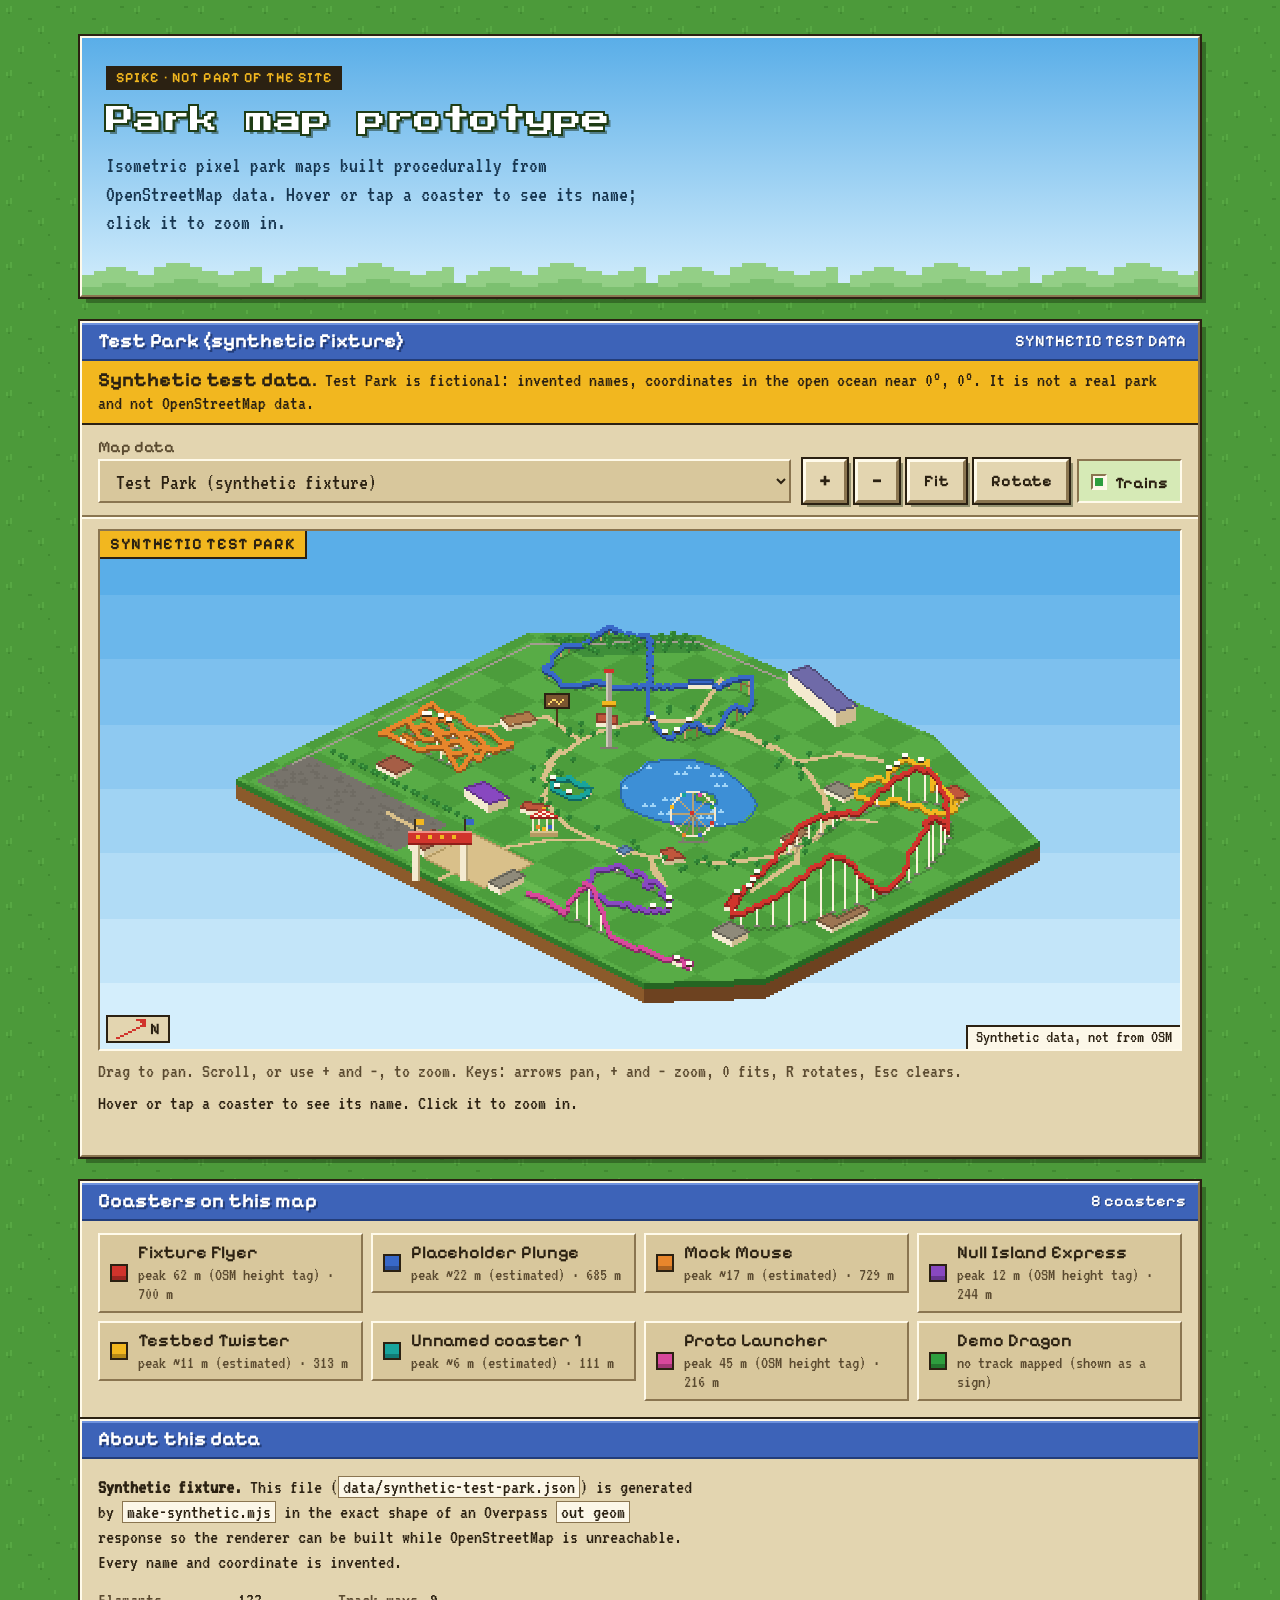
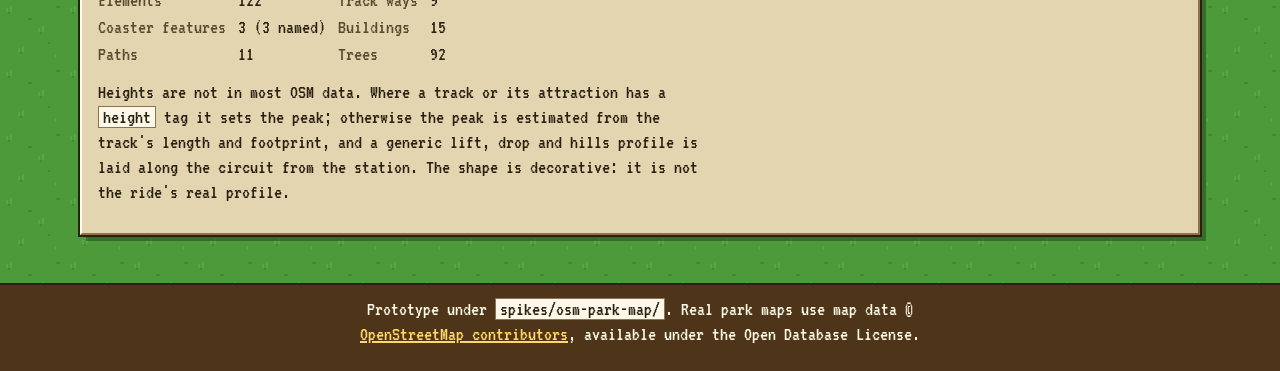
==== spikes/osm-park-map/index.html @ 4baf33d6 "Spike: procedural isometric park maps from OpenStreetMap art_director + coaster_data_curator prototy" ====
<!doctype html>
<html lang="en">
<head>
<meta charset="utf-8">
<meta name="viewport" content="width=device-width, initial-scale=1">
<title>Park map prototype (spike) · Loop Troupe</title>
<meta name="robots" content="noindex">
<link rel="preconnect" href="https://fonts.googleapis.com">
<link rel="preconnect" href="https://fonts.gstatic.com" crossorigin>
<link href="https://fonts.googleapis.com/css2?family=Press+Start+2P&family=Pixelify+Sans:wght@400..700&family=VT323&display=swap" rel="stylesheet">
<!-- Reuses the live design system read-only; the spike adds its own map.css. -->
<link rel="stylesheet" href="../../css/style.css">
<link rel="stylesheet" href="map.css">
</head>
<body>
<a class="skip-link" href="#map">Skip to the map</a>

<main class="view spike" id="main">
  <header class="sky page-head spike-head">
    <span class="cloud" aria-hidden="true"></span>
    <span class="cloud c2" aria-hidden="true"></span>
    <p class="kicker">Spike · not part of the site</p>
    <h1>Park map prototype</h1>
    <p class="lede">Isometric pixel park maps built procedurally from OpenStreetMap data. Hover or tap a coaster to see its name; click it to zoom in.</p>
  </header>

  <section class="window map-window" aria-labelledby="mapTitle">
    <div class="window-bar">
      <h2 id="mapTitle">Loading map…</h2>
      <span class="bar-meta" id="mapMeta"></span>
    </div>

    <p class="synthetic-banner" id="synthBanner" hidden>
      <b>Synthetic test data.</b> Test Park is fictional: invented names, coordinates in the open ocean near 0°, 0°. It is not a real park and not OpenStreetMap data.
    </p>

    <div class="map-tools">
      <label class="tool-field">
        <span class="tool-label">Map data</span>
        <select class="control" id="parkSelect" aria-label="Map data"></select>
      </label>
      <div class="tool-group" role="group" aria-label="Map view">
        <button type="button" class="btn btn-small tool-btn" id="zoomIn" aria-label="Zoom in">+</button>
        <button type="button" class="btn btn-small tool-btn" id="zoomOut" aria-label="Zoom out">−</button>
        <button type="button" class="btn btn-small" id="fitBtn">Fit</button>
        <button type="button" class="btn btn-small" id="rotateBtn">Rotate</button>
        <button type="button" class="control-btn" id="trainsBtn" aria-pressed="true"><span class="tick" aria-hidden="true"></span>Trains</button>
      </div>
    </div>

    <div class="map-frame" id="map" tabindex="0" role="region" aria-roledescription="interactive map"
      aria-label="Isometric park map" aria-describedby="mapKeys">
      <div class="map-tip" hidden></div>
      <div class="map-ribbon" id="mapRibbon" hidden>Synthetic test park</div>
      <div class="map-compass" aria-hidden="true">
        <svg id="compassArrow" viewBox="0 0 16 10" width="32" height="20" shape-rendering="crispEdges">
          <g fill="currentColor"><rect x="1" y="9" width="2" height="1"/><rect x="3" y="8" width="2" height="1"/><rect x="5" y="7" width="2" height="1"/><rect x="7" y="6" width="2" height="1"/><rect x="9" y="5" width="2" height="1"/><rect x="11" y="4" width="2" height="1"/><rect x="13" y="3" width="2" height="1"/><rect x="11" y="0" width="5" height="1"/><rect x="15" y="0" width="1" height="4"/><rect x="14" y="1" width="1" height="2"/><rect x="13" y="1" width="1" height="1"/></g>
        </svg>
        <span>N</span>
      </div>
      <p class="map-attrib" id="mapAttrib"></p>
    </div>
    <p class="map-keys" id="mapKeys"><span class="keys-fine">Drag to pan. Scroll, or use + and −, to zoom. Keys: arrows pan, + and − zoom, 0 fits, R rotates, Esc clears.</span><span class="keys-touch">Drag to pan. Pinch, or use + and −, to zoom. Tap a coaster to zoom to it.</span></p>
    <p class="map-status" id="mapStatus" aria-live="polite"></p>
  </section>

  <section class="window" aria-labelledby="listTitle">
    <div class="window-bar">
      <h2 id="listTitle">Coasters on this map</h2>
      <span class="bar-meta" id="coasterCount"></span>
    </div>
    <ul class="coaster-key" id="coasterList"></ul>
  </section>

  <section class="window" aria-labelledby="dataTitle">
    <div class="window-bar"><h2 id="dataTitle">About this data</h2></div>
    <div class="window-body data-notes" id="dataNotes"></div>
  </section>
</main>

<footer class="spike-foot">
  <p>Prototype under <code>spikes/osm-park-map/</code>. Real park maps use map data © <a href="https://www.openstreetmap.org/copyright">OpenStreetMap contributors</a>, available under the Open Database License.</p>
</footer>

<!-- The live coaster database, read-only: links OSM coasters to Loop Troupe coasters (colors, coverage). -->
<script src="../../js/data.js"></script>
<script type="module" src="page.mjs"></script>
</body>
</html>
---- css/style.css ----
/* ============================================================
   Loop Troupe — retro theme-park-sim design system
   Grass world, sky panels, beveled parchment windows with
   blue title bars, pixel type, isometric pixel dioramas.
   Canonical rules: docs/design_guide.md
   ============================================================ */

:root {
  /* world */
  --grass: #4c9a3a;
  --grass-dark: #3f8530;
  --grass-light: #5cad47;
  --sky-top: #5aaee8;
  --sky-bottom: #d4eefc;
  --sky-ink: #173650;

  /* parchment windows */
  --panel: #e3d5b0;
  --panel-alt: #d8c79c;
  --panel-hover: #efe5c8;
  --field: #fcf7e8;
  --bevel-light: #fffaea;
  --bevel-dark: #8a7550;
  --edge: #2b2112;

  /* wood (top bar, footer, plaques) */
  --wood: #7a5530;
  --wood-dark: #4e3519;
  --wood-light: #a07446;

  /* text */
  --ink: #2b2112;
  --muted: #5a4a30;
  --on-dark: #fff8e6;

  /* window chrome */
  --title: #3d63b8;
  --title-hi: #6f93de;
  --title-lo: #233d7a;

  /* accents (shared with track colors) */
  --red: #d1342c;
  --red-dark: #8f1f19;
  --orange: #e8862c;
  --yellow: #f2b71f;
  --gold-ink: #8a5a00;
  --green: #2e9e3e;
  --green-dark: #1c6a28;
  --green-hi: #8ee09a;
  --green-btn: #248235;   /* white text 4.9:1 */
  --gold-light: #ffd866;  /* small yellow text on wood, 4.8:1 */
  --link: #2c4e9e;
  --ridden: #d6eab6;
  --ridden-hover: #e2f1c8;
  --blue: #3868c8;
  --purple: #8848c0;
  --outline: #1f3d16;

  /* elevation */
  --shadow: 4px 4px 0 rgba(16, 36, 10, .38);
  --shadow-lg: 6px 6px 0 rgba(16, 36, 10, .38);
  --ring: 0 0 0 2px var(--edge);

  /* type */
  --font-hero: "Press Start 2P", "Courier New", monospace;
  --font-display: "Pixelify Sans", "Trebuchet MS", sans-serif;
  --font-body: "VT323", "Courier New", monospace;
  --fs-body: 1.375rem;   /* 22px VT323 */
  --fs-meta: 1.25rem;    /* 20px VT323 */
  --fs-small: 1.125rem;  /* 18px VT323, the floor */
  --fs-ui: 1rem;         /* 16px Pixelify: buttons, nav, labels */
  --fs-h3: 1.25rem;      /* Pixelify */
  --fs-h2: 1.25rem;      /* Pixelify, window titles */
  --fs-h1: clamp(1.15rem, 3vw, 1.75rem);  /* Press Start 2P */

  /* spacing (4px grid) */
  --s1: 4px;
  --s2: 8px;
  --s3: 12px;
  --s4: 16px;
  --s5: 24px;
  --s6: 32px;
  --s7: 48px;
  --tap: 44px;
}

* { box-sizing: border-box; }

html { scroll-behavior: smooth; -webkit-text-size-adjust: 100%; }

body {
  margin: 0;
  color: var(--ink);
  font-family: var(--font-body);
  font-size: var(--fs-body);
  line-height: 1.25;
  /* Pixelify Sans's "fi" ligature reads as "A"; keep every glyph literal */
  font-variant-ligatures: none;
  min-height: 100vh;
  display: flex;
  flex-direction: column;
  background-color: var(--grass);
  /* pixel grass tufts, drawn at 2x so every texel is a crisp 2px square */
  background-image: url("data:image/svg+xml,%3Csvg xmlns='http://www.w3.org/2000/svg' width='32' height='32' shape-rendering='crispEdges'%3E%3Cg fill='%2357a843'%3E%3Crect x='3' y='4' width='1' height='2'/%3E%3Crect x='5' y='3' width='1' height='3'/%3E%3Crect x='19' y='14' width='1' height='2'/%3E%3Crect x='21' y='13' width='1' height='3'/%3E%3Crect x='9' y='24' width='1' height='2'/%3E%3Crect x='11' y='23' width='1' height='3'/%3E%3Crect x='27' y='27' width='1' height='2'/%3E%3C/g%3E%3Cg fill='%23418a31'%3E%3Crect x='4' y='6' width='1' height='1'/%3E%3Crect x='20' y='16' width='1' height='1'/%3E%3Crect x='10' y='26' width='1' height='1'/%3E%3Crect x='14' y='9' width='2' height='1'/%3E%3Crect x='28' y='3' width='2' height='1'/%3E%3Crect x='24' y='21' width='1' height='1'/%3E%3C/g%3E%3C/svg%3E");
  background-size: 64px 64px;
  image-rendering: pixelated;
}

a { color: inherit; }

::selection { background: var(--yellow); color: var(--ink); }

svg { image-rendering: pixelated; }

/* one focus style everywhere: yellow + ink double ring, visible on any surface */
/* ink / yellow / ink: readable on grass, sky, wood, parchment and yellow alike */
:focus-visible {
  outline: 3px solid var(--yellow);
  outline-offset: 2px;
  box-shadow: 0 0 0 2px var(--edge), 0 0 0 7px var(--edge) !important;
}

.skip-link {
  position: absolute;
  left: 8px;
  top: -60px;
  z-index: 300;
  padding: 8px 14px;
  background: var(--yellow);
  color: var(--ink);
  font-family: var(--font-display);
  font-weight: 700;
  text-decoration: none;
  border: 2px solid var(--edge);
}

.skip-link:focus { top: 8px; }

.view:focus { outline: none; }

/* ---------- bevel primitives ---------- */

.window, .stat-card, .park-card, .passport-cell, .toast, .modal, .alpha-rail a, .sky {
  border: 2px solid;
  border-color: var(--bevel-light) var(--bevel-dark) var(--bevel-dark) var(--bevel-light);
  background: var(--panel);
  border-radius: 0;
}

/* a window is a parchment panel with an ink edge and a hard drop shadow */
.window, .stat-card, .park-card, .modal, .sky {
  box-shadow: var(--ring), var(--shadow-lg);
}

.window-bar {
  display: flex;
  align-items: center;
  justify-content: space-between;
  gap: var(--s3);
  min-height: 38px;
  padding: 5px var(--s3) 5px var(--s4);
  background: var(--title);
  border-bottom: 2px solid var(--title-lo);
  box-shadow: inset 0 2px 0 var(--title-hi);
  color: #fff;
}

.window-bar h2 {
  margin: 0;
  font-size: var(--fs-h2);
  color: #fff;
  text-shadow: 2px 2px 0 var(--title-lo);
  min-width: 0;
}

.window-bar .bar-meta, .window-bar .bar-link {
  font-family: var(--font-display);
  font-size: var(--fs-ui);
  font-weight: 600;
  color: #fff;
  text-shadow: 1px 1px 0 var(--title-lo);
  white-space: nowrap;
}

.window-bar .bar-link {
  text-decoration: none;
  padding: 6px 10px;
  margin: -6px -4px;
  border: 2px solid transparent;
}

.window-bar .bar-link:hover { border-color: var(--title-hi) var(--title-lo) var(--title-lo) var(--title-hi); background: #4a71c6; }

.window-body { padding: var(--s4) var(--s4) var(--s4); }

/* ---------- top bar ---------- */

.topbar {
  position: sticky;
  top: 0;
  z-index: 50;
  display: flex;
  align-items: center;
  justify-content: space-between;
  gap: var(--s2) var(--s3);
  flex-wrap: wrap;
  padding: 8px clamp(12px, 3vw, 32px);
  background-color: var(--wood);
  /* plank seams */
  background-image: linear-gradient(var(--wood-dark) 0 0), linear-gradient(var(--wood-light) 0 0);
  background-size: 100% 2px, 100% 2px;
  background-position: 0 50%, 0 calc(50% + 2px);
  background-repeat: no-repeat;
  border-bottom: 3px solid var(--edge);
  box-shadow: inset 0 2px 0 var(--wood-light), 0 3px 0 rgba(16, 36, 10, .3);
}

.brand {
  display: flex;
  align-items: center;
  gap: 10px;
  text-decoration: none;
  font-family: var(--font-hero);
  font-size: .85rem;
  color: #fff;
  text-shadow: 2px 2px 0 var(--edge);
  padding: 4px 0;
}

.brand em { font-style: normal; color: var(--yellow); }

.brand-mark { width: 32px; height: 28px; filter: drop-shadow(2px 2px 0 rgba(43, 33, 18, .7)); }

.nav { display: flex; gap: 6px; flex-wrap: wrap; }

.nav a {
  display: inline-flex;
  align-items: center;
  justify-content: center;
  gap: 6px;
  min-height: 38px;
  text-decoration: none;
  color: var(--ink);
  font-family: var(--font-display);
  font-weight: 600;
  font-size: var(--fs-ui);
  padding: 4px 14px;
  background: var(--panel);
  border: 2px solid;
  border-color: var(--bevel-light) var(--bevel-dark) var(--bevel-dark) var(--bevel-light);
  box-shadow: var(--ring);
}

.nav a:hover { background: var(--panel-hover); }

.nav a.active {
  background: var(--yellow);
  border-color: #b98306 #fde69a #fde69a #b98306;
  transform: translate(1px, 1px);
}

.nav-count {
  display: inline-block;
  min-width: 24px;
  text-align: center;
  padding: 0 5px;
  background: var(--red);
  border: 2px solid var(--red-dark);
  color: #fff;
  font-family: var(--font-body);
  font-size: 1.15rem;
  line-height: 1.05;
}

/* ---------- layout ---------- */

.view {
  flex: 1;
  width: min(1120px, 100% - clamp(24px, 5vw, 64px));
  margin: 0 auto;
  padding: clamp(20px, 3.5vw, 36px) 0 var(--s7);
}

h1, h2, h3 { line-height: 1.2; margin: 0 0 .4em; }

h1 {
  font-family: var(--font-hero);
  font-weight: 400;
  font-size: var(--fs-h1);
  line-height: 1.35;
  color: #fff;
  text-shadow:
    2px 0 var(--outline), -2px 0 var(--outline),
    0 2px var(--outline), 0 -2px var(--outline),
    2px 2px var(--outline), -2px -2px var(--outline),
    2px -2px var(--outline), -2px 2px var(--outline),
    4px 4px 0 rgba(16, 36, 10, .45);
  overflow-wrap: anywhere;
}

h2 { font-family: var(--font-display); font-weight: 700; font-size: var(--fs-h2); }

h3 { font-family: var(--font-display); font-weight: 600; font-size: var(--fs-h3); }

.lede { max-width: 60ch; margin: 0; font-size: var(--fs-body); line-height: 1.3; }

.grad-text {
  color: var(--yellow);
}

.section { margin: var(--s6) 0; }

/* ---------- sky panels (hero, page heads, park head) ---------- */

.sky {
  position: relative;
  overflow: hidden;
  background:
    /* distant pixel hills along the bottom edge */
    url("data:image/svg+xml,%3Csvg xmlns='http://www.w3.org/2000/svg' width='96' height='24' shape-rendering='crispEdges'%3E%3Cpath d='M0 24V14h6v-2h6v-2h10v2h6v2h8v-4h6V8h12v2h6v2h8v2h8v-2h8v-2h6v14z' fill='%2393cf86'/%3E%3Cpath d='M0 24v-4h10v-2h12v2h14v-2h10v-2h12v2h10v2h16v-2h12v6z' fill='%237cc070'/%3E%3C/svg%3E") repeat-x left bottom / 192px 48px,
    linear-gradient(var(--sky-top), var(--sky-bottom));
}

.sky .lede { color: var(--sky-ink); }

.page-head {
  padding: var(--s5) var(--s5) calc(var(--s5) + 34px);
  margin-bottom: var(--s5);
}

.page-head h1 { position: relative; z-index: 1; margin-bottom: var(--s3); }

/* decorative coasters standing on the hills of a page head (wide screens only) */
.head-art {
  position: absolute;
  right: clamp(16px, 4vw, 48px);
  bottom: 6px;
  z-index: 0;
  display: none;
  gap: 0;
  pointer-events: none;
}

.head-art .sprite-art { margin-left: -28px; }

@media (min-width: 760px) {
  .page-head { min-height: 200px; padding-right: 360px; }
  .head-art { display: flex; }
}

.page-head .lede { position: relative; z-index: 1; }

.cloud {
  position: absolute;
  top: 22px;
  left: -140px;
  z-index: 0;
  width: 8px;
  height: 8px;
  background: #fff;
  box-shadow:
    8px 0 #fff, 16px 0 #fff, 24px 0 #fff, 32px 0 #fff, 40px 0 #fff, 48px 0 #fff,
    8px -8px #fff, 16px -8px #fff, 24px -8px #fff, 32px -8px #fff,
    16px -16px #fff, 24px -16px #fff,
    0 8px #cfe6f7, 8px 8px #cfe6f7, 16px 8px #cfe6f7, 24px 8px #cfe6f7, 32px 8px #cfe6f7, 40px 8px #cfe6f7, 48px 8px #cfe6f7;
  animation: drift 80s linear infinite;
  pointer-events: none;
}

.cloud.c2 { top: 64%; animation-duration: 120s; animation-delay: -55s; }
.cloud.c3 { top: 40%; animation-duration: 150s; animation-delay: -100s; }

@keyframes drift {
  from { transform: translateX(0); }
  to { transform: translateX(calc(100vw + 280px)); }
}

/* ---------- hero ---------- */

.hero {
  display: grid;
  grid-template-columns: minmax(0, 1fr);
  gap: var(--s4);
  align-items: center;
  padding: clamp(20px, 4vw, 40px) clamp(16px, 3vw, 36px) clamp(16px, 2vw, 24px);
  margin-bottom: var(--s6);
  text-align: center;
}

.hero-copy { position: relative; z-index: 1; }

.kicker {
  display: inline-block;
  margin: 0 0 var(--s3);
  padding: 3px 10px;
  background: var(--edge);
  color: var(--yellow);
  font-family: var(--font-display);
  font-weight: 600;
  font-size: .875rem;
  letter-spacing: .08em;
  text-transform: uppercase;
}

.hero h1 { font-size: clamp(1.3rem, 3.6vw, 2.15rem); margin-bottom: var(--s4); }

.hero .lede { margin: 0 auto var(--s5); }

.cta-row { display: flex; gap: var(--s3); justify-content: center; flex-wrap: wrap; }

.hero-scene { position: relative; z-index: 1; margin: 0; }

.scene-caption {
  display: inline-flex;
  flex-wrap: wrap;
  justify-content: center;
  gap: 2px 10px;
  margin-top: var(--s2);
  padding: 4px 14px;
  background: var(--wood);
  border: 2px solid var(--edge);
  box-shadow: inset 0 2px 0 var(--wood-light), var(--shadow);
  color: var(--on-dark);
  font-family: var(--font-display);
  font-size: var(--fs-ui);
  font-weight: 600;
}

.scene-caption a { color: var(--gold-light); }

@media (min-width: 960px) {
  .hero {
    grid-template-columns: minmax(0, 5fr) minmax(0, 6fr);
    text-align: left;
    gap: var(--s5);
  }
  .hero .lede { margin-left: 0; }
  .hero .cta-row { justify-content: flex-start; }
  .hero-scene { text-align: center; }
}

/* ---------- iso scenes ---------- */

.iso-scene { text-align: center; }

/* Fit the container, never upscale past 2x the art's native size. */
.iso-svg {
  display: block;
  margin: 0 auto;
  width: 100%;
  height: auto;
  max-width: calc(var(--w) * 2);
}

.iso-extra {
  font-family: var(--font-display);
  font-weight: 700;
  font-size: 13px;
  fill: var(--ink);
}

.park-head { padding: var(--s5) var(--s5) var(--s4); margin-bottom: var(--s4); }

.park-head .park-scene { position: relative; z-index: 1; margin: var(--s4) 0 var(--s2); }

.scene-legend {
  position: relative;
  z-index: 1;
  display: flex;
  justify-content: center;
  flex-wrap: wrap;
  gap: var(--s2) var(--s4);
  font-size: var(--fs-meta);
  color: var(--ink);
}

.scene-legend span {
  display: inline-flex;
  align-items: center;
  gap: 8px;
  padding: 2px 10px;
  background: rgba(252, 247, 232, .85);
  border: 2px solid var(--edge);
}

.key { display: inline-block; width: 18px; height: 6px; border: 1px solid var(--edge); }
.key-ridden { background: linear-gradient(90deg, var(--red) 0 33%, var(--blue) 33% 66%, var(--yellow) 66%); }
.key-waiting { background: #a39d90; }

/* ---------- buttons ---------- */

.btn {
  display: inline-flex;
  align-items: center;
  justify-content: center;
  gap: 8px;
  min-height: var(--tap);
  padding: 6px 20px;
  border: 3px solid;
  border-color: var(--bevel-light) var(--bevel-dark) var(--bevel-dark) var(--bevel-light);
  border-radius: 0;
  background: var(--panel);
  color: var(--ink);
  font-family: var(--font-display);
  font-weight: 700;
  font-size: 1.05rem;
  line-height: 1.1;
  text-decoration: none;
  cursor: pointer;
  box-shadow: var(--ring), var(--shadow);
}

.btn:hover { background: var(--panel-hover); }

.btn:active {
  border-color: var(--bevel-dark) var(--bevel-light) var(--bevel-light) var(--bevel-dark);
  transform: translate(2px, 2px);
  box-shadow: var(--ring), 2px 2px 0 rgba(16, 36, 10, .38);
}

.btn-primary {
  background: var(--green-btn);
  border-color: var(--green-hi) var(--green-dark) var(--green-dark) var(--green-hi);
  color: #fff;
  text-shadow: 2px 2px 0 var(--green-dark);
}

.btn-primary:hover { background: #2a923c; }

.btn-primary:active { border-color: var(--green-dark) var(--green-hi) var(--green-hi) var(--green-dark); }

.btn-small { min-height: 40px; padding: 4px 14px; font-size: var(--fs-ui); }

.btn-danger {
  background: var(--red);
  border-color: #f2a39b var(--red-dark) var(--red-dark) #f2a39b;
  color: #fff;
  text-shadow: 2px 2px 0 var(--red-dark);
}

.btn-danger:hover { background: #df4037; }

.btn-danger:active { border-color: var(--red-dark) #f2a39b #f2a39b var(--red-dark); }

.icon-btn {
  flex: none;
  min-height: 40px;
  min-width: 64px;
  padding: 4px 12px;
  background: var(--panel);
  border: 2px solid;
  border-color: var(--bevel-light) var(--bevel-dark) var(--bevel-dark) var(--bevel-light);
  border-radius: 0;
  box-shadow: var(--ring);
  color: var(--ink);
  font-family: var(--font-display);
  font-weight: 600;
  font-size: var(--fs-ui);
  cursor: pointer;
}

.row-log { min-width: 92px; }

.icon-btn:hover { background: var(--panel-hover); }

.icon-btn:active {
  border-color: var(--bevel-dark) var(--bevel-light) var(--bevel-light) var(--bevel-dark);
  transform: translate(1px, 1px);
}

/* ---------- stat band ---------- */

.stat-band {
  display: grid;
  grid-template-columns: repeat(auto-fit, minmax(210px, 1fr));
  gap: var(--s4);
  margin: var(--s6) 0;
}

.stat-card {
  display: flex;
  align-items: center;
  gap: var(--s3);
  padding: var(--s3) var(--s4);
  border-top-width: 6px;
}

.stat-card .px-icon {
  flex: none;
  width: 48px;
  height: 48px;
  padding: 4px;
  background: var(--field);
  border: 2px solid;
  border-color: var(--bevel-dark) var(--bevel-light) var(--bevel-light) var(--bevel-dark);
}

.stat-card .num {
  font-family: var(--font-hero);
  font-size: clamp(1.35rem, 2.6vw, 1.75rem);
  line-height: 1.1;
  margin-bottom: 4px;
}

.stat-card .label { color: var(--muted); font-size: var(--fs-meta); line-height: 1.1; }

.s-red { border-top-color: var(--red); }
.s-red .num, .s-red .px-icon { color: var(--red); }
.s-blue { border-top-color: var(--blue); }
.s-blue .num, .s-blue .px-icon { color: var(--blue); }
.s-green { border-top-color: var(--green); }
.s-green .num { color: var(--green-dark); }
.s-green .px-icon { color: var(--green); }
.s-gold { border-top-color: var(--yellow); }
.s-gold .num { color: var(--gold-ink); }
.s-gold .px-icon { color: var(--yellow); }

/* ---------- progress ---------- */

.progress-bar, .meter {
  position: relative;
  height: 22px;
  background: #6f6046;
  border: 2px solid;
  border-color: var(--bevel-dark) var(--bevel-light) var(--bevel-light) var(--bevel-dark);
  box-shadow: inset 2px 2px 0 rgba(0, 0, 0, .25);
  overflow: hidden;
}

.progress-bar > i, .meter > i {
  display: block;
  height: 100%;
  min-width: 0;
  background: repeating-linear-gradient(90deg, var(--green) 0 10px, #3bb44e 10px 20px);
  box-shadow: inset 0 3px 0 rgba(255, 255, 255, .28), inset -2px 0 0 var(--green-dark);
  transition: width .5s steps(10);
}

.meter { height: 16px; }

.meter.full > i { background: repeating-linear-gradient(90deg, var(--yellow) 0 10px, #f8cf4f 10px 20px); box-shadow: inset 0 3px 0 rgba(255, 255, 255, .35); }

.progress-meta {
  display: flex;
  justify-content: space-between;
  gap: 10px;
  color: var(--muted);
  font-size: var(--fs-meta);
  margin-top: var(--s2);
}

.progress-meta b { color: var(--ink); font-weight: 400; }

.park-progress { margin-bottom: var(--s4); }

/* ---------- state passport ---------- */

.passport-grid {
  display: grid;
  grid-template-columns: repeat(auto-fill, minmax(76px, 1fr));
  gap: var(--s2);
}

.passport-cell {
  position: relative;
  min-height: 64px;
  padding: 6px 4px 10px;
  text-align: center;
  text-decoration: none;
  overflow: hidden;
  background: var(--field);
}

.passport-cell:hover { background: var(--panel-hover); }

.passport-cell .st { display: block; font-family: var(--font-display); font-weight: 700; font-size: 1.25rem; }

.passport-cell .frac { display: block; color: var(--muted); font-size: var(--fs-small); }

.passport-cell .fill {
  position: absolute;
  left: 0;
  bottom: 0;
  height: 5px;
  background: var(--green);
}

.passport-cell.some { background: var(--ridden); border-color: #f4fbe8 #5f8a3c #5f8a3c #f4fbe8; }

.passport-cell.done {
  background: var(--green);
  border-color: var(--green-hi) var(--green-dark) var(--green-dark) var(--green-hi);
}

.passport-cell.done .st { color: #fff; text-shadow: 2px 2px 0 var(--green-dark); }
.passport-cell.done .frac { color: #eafbe9; }
.passport-cell.done .fill { background: var(--yellow); }

/* ---------- toolbars ---------- */

.toolbar {
  display: flex;
  gap: var(--s2);
  flex-wrap: wrap;
  align-items: center;
  padding: var(--s3);
  margin: 0 0 var(--s4);
}

.toolbar .spacer { flex: 1; }

.search-box { position: relative; flex: 1 1 240px; }

.search-box svg {
  position: absolute;
  left: 12px;
  top: 50%;
  transform: translateY(-50%);
  width: 18px;
  height: 18px;
  color: var(--muted);
  pointer-events: none;
}

button, input, select, textarea { font-variant-ligatures: none; }

.search-box input, select.control, .control-btn {
  min-height: var(--tap);
  border-radius: 0;
  font-family: var(--font-body);
  font-size: var(--fs-body);
  color: var(--ink);
}

.search-box input {
  width: 100%;
  padding: 6px 12px 4px 40px;
  border: 2px solid;
  border-color: var(--bevel-dark) var(--bevel-light) var(--bevel-light) var(--bevel-dark);
  background: var(--field);
  box-shadow: inset 2px 2px 0 rgba(0, 0, 0, .12);
}

.search-box input:focus-visible, .field input:focus-visible, .field textarea:focus-visible { background: #fff; }

.search-box input::placeholder, .field textarea::placeholder { color: #7d6c4e; }

select.control, .control-btn {
  padding: 4px 12px 2px;
  border: 2px solid;
  border-color: var(--bevel-light) var(--bevel-dark) var(--bevel-dark) var(--bevel-light);
  background: var(--panel-alt);
  cursor: pointer;
}

select.control { padding-right: 8px; }

.control-btn { display: inline-flex; align-items: center; gap: 8px; }

.control-btn .tick {
  width: 16px;
  height: 16px;
  background: var(--field);
  border: 2px solid;
  border-color: var(--bevel-dark) var(--bevel-light) var(--bevel-light) var(--bevel-dark);
}

.control-btn.on {
  border-color: var(--bevel-dark) var(--bevel-light) var(--bevel-light) var(--bevel-dark);
  background: var(--ridden);
}

.control-btn.on .tick { background: var(--green); box-shadow: inset 0 0 0 2px var(--field); }

.result-count {
  display: inline-block;
  margin: 0 0 var(--s3);
  padding: 2px 10px;
  background: var(--edge);
  color: var(--on-dark);
  font-size: var(--fs-meta);
}

/* ---------- park cards ---------- */

.card-grid {
  display: grid;
  grid-template-columns: repeat(auto-fill, minmax(250px, 1fr));
  gap: var(--s5) var(--s4);
}

.park-card {
  display: flex;
  flex-direction: column;
  text-decoration: none;
  transition: transform .1s steps(2);
}

.park-card:hover { transform: translate(-2px, -2px); box-shadow: var(--ring), 8px 8px 0 rgba(16, 36, 10, .38); background: var(--panel-hover); }

.park-card-art {
  position: relative;
  display: flex;
  justify-content: center;
  align-items: flex-end;
  height: 88px;
  overflow: hidden;
  background: linear-gradient(#7cc0ef, #cdeafb);
  border-bottom: 2px solid var(--edge);
}

.park-card-art::before {
  content: "";
  position: absolute;
  left: 0;
  right: 0;
  bottom: 0;
  height: 22px;
  background: var(--grass-light);
  box-shadow: 0 -2px 0 #6fbf5a;
}

.mini-scene { position: relative; display: flex; align-items: flex-end; flex: none; margin-bottom: -2px; }

.mini-scene img { display: block; flex: none; }

.mini-scene img + img { margin-left: -18px; }

/* tiny pixel trees flanking parks with fewer than three coasters */
.mini-tree {
  flex: none;
  width: 12px;
  height: 18px;
  margin: 0 10px 14px;
  background:
    linear-gradient(#6b4226 0 0) 5px 13px / 2px 5px no-repeat,
    linear-gradient(#2f8233 0 0) 0 4px / 12px 9px no-repeat,
    linear-gradient(#3f9a3c 0 0) 2px 0 / 8px 4px no-repeat;
}

.mini-tree.pine {
  background:
    linear-gradient(#6b4226 0 0) 5px 15px / 2px 3px no-repeat,
    linear-gradient(#1d5a29 0 0) 0 10px / 12px 5px no-repeat,
    linear-gradient(#236a31 0 0) 2px 5px / 8px 5px no-repeat,
    linear-gradient(#2c7a3a 0 0) 4px 0 / 4px 5px no-repeat;
}

.park-card.defunct .park-card-art { filter: grayscale(.9) sepia(.25); }

.ribbon {
  position: absolute;
  top: 8px;
  right: -2px;
  padding: 2px 10px;
  background: var(--yellow);
  border: 2px solid var(--edge);
  font-family: var(--font-display);
  font-weight: 700;
  font-size: .875rem;
  color: var(--ink);
}

.park-card-body { padding: var(--s3) var(--s4) 0; }

.park-card h3 { margin: 0 0 4px; }

.park-card .loc { display: flex; align-items: center; flex-wrap: wrap; gap: 6px 8px; color: var(--muted); font-size: var(--fs-meta); }

.park-card-foot { margin-top: auto; padding: var(--s3) var(--s4) var(--s4); display: flex; flex-direction: column; gap: 6px; }

.park-card-foot .count { display: flex; justify-content: space-between; gap: 8px; color: var(--muted); font-size: var(--fs-meta); }

.park-card-foot .count b { color: var(--ink); font-weight: 400; }

.park-card.visited .park-card-foot .count b { color: var(--green-dark); }

/* ---------- tags & badges ---------- */

.state-tag {
  display: inline-block;
  padding: 0 6px;
  background: var(--edge);
  color: var(--on-dark);
  font-family: var(--font-display);
  font-weight: 700;
  font-size: .875rem;
  line-height: 1.5;
  letter-spacing: .04em;
}

.badge {
  display: inline-block;
  padding: 0 8px;
  font-family: var(--font-display);
  font-weight: 600;
  font-size: .8125rem;
  line-height: 1.6;
  letter-spacing: .04em;
  text-transform: uppercase;
  border: 2px solid;
}

.badge-defunct { background: #c9c2b2; color: #3a3428; border-color: #7d7565; }

/* ---------- park detail ---------- */

.back-link {
  display: inline-flex;
  align-items: center;
  gap: 6px;
  min-height: 40px;
  margin-bottom: var(--s3);
  padding: 4px 12px;
  background: var(--edge);
  color: var(--on-dark);
  font-family: var(--font-display);
  font-weight: 600;
  font-size: var(--fs-ui);
  text-decoration: none;
  box-shadow: var(--shadow);
}

.back-link:hover { color: var(--yellow); }

.park-hero {
  position: relative;
  z-index: 1;
  display: flex;
  justify-content: space-between;
  align-items: flex-start;
  gap: var(--s3) var(--s4);
  flex-wrap: wrap;
}

.park-hero h1 { margin-bottom: var(--s2); }

.park-hero .meta {
  display: flex;
  gap: 8px 10px;
  align-items: center;
  flex-wrap: wrap;
  color: var(--sky-ink);
  font-size: var(--fs-body);
}

.park-frac {
  padding: 8px 12px 6px;
  background: var(--wood);
  border: 2px solid var(--edge);
  box-shadow: inset 0 2px 0 var(--wood-light), var(--shadow);
  font-family: var(--font-hero);
  font-size: clamp(1rem, 2.4vw, 1.35rem);
  color: var(--yellow);
  text-shadow: 2px 2px 0 var(--edge);
  white-space: nowrap;
}

.park-frac span { font-size: .7em; color: var(--on-dark); }

/* ---------- coaster lists ---------- */

.coaster-list { display: flex; flex-direction: column; }

/* lists sit inside one window; rows are separated by grooves */
.window-list {
  border: 2px solid;
  border-color: var(--bevel-light) var(--bevel-dark) var(--bevel-dark) var(--bevel-light);
  box-shadow: var(--ring), var(--shadow-lg);
  background: var(--panel);
}

.coaster-row, .credit-entry {
  position: relative;
  display: flex;
  align-items: center;
  gap: var(--s3);
  padding: 10px var(--s4) 10px calc(var(--s4) + 6px);
  background: var(--panel);
  border-bottom: 2px solid var(--bevel-dark);
  box-shadow: inset 0 2px 0 var(--bevel-light);
}

.coaster-row:last-child, .credit-entry:last-child { border-bottom: 0; }

/* track-color stripe: the coaster's identity color, also used in the diorama */
.coaster-row::before, .credit-entry::before {
  content: "";
  position: absolute;
  left: 0;
  top: 0;
  bottom: 0;
  width: 6px;
  background: transparent;
}

.coaster-row.ridden::before, .credit-entry::before { background: var(--tc, var(--green)); }

.coaster-row:hover { background: var(--panel-hover); }

.coaster-row.ridden { background: var(--ridden); }

.coaster-row.ridden:hover { background: var(--ridden-hover); }

.coaster-row.static:hover { background: var(--ridden); }

.ride-toggle {
  flex: none;
  width: var(--tap);
  height: var(--tap);
  padding: 0;
  display: grid;
  place-items: center;
  border: 3px solid;
  border-color: var(--bevel-dark) var(--bevel-light) var(--bevel-light) var(--bevel-dark);
  border-radius: 0;
  background: var(--field);
  box-shadow: inset 2px 2px 0 rgba(0, 0, 0, .12);
  color: #d3c7a8;
  cursor: pointer;
}

.ride-toggle svg { width: 22px; height: 20px; }

.ride-toggle:hover { color: var(--green); background: #fff; }

.coaster-row.ridden .ride-toggle {
  background: var(--green);
  border-color: var(--green-hi) var(--green-dark) var(--green-dark) var(--green-hi);
  box-shadow: var(--ring);
  color: #fff;
}

.coaster-info, .credit-body { flex: 1; min-width: 0; }

.cname {
  font-family: var(--font-display);
  font-weight: 600;
  font-size: 1.1875rem;
  line-height: 1.2;
  overflow-wrap: break-word;
}

.csub {
  display: flex;
  flex-wrap: wrap;
  align-items: center;
  gap: 0 6px;
  color: var(--muted);
  font-size: var(--fs-meta);
  line-height: 1.2;
}

.csub > :not(:last-child)::after { content: "·"; margin-left: 6px; color: var(--bevel-dark); display: inline-block; }

.csub a { color: var(--muted); text-decoration: underline; text-decoration-color: rgba(90, 74, 48, .4); text-underline-offset: 3px; }

.csub a:hover { color: var(--ink); text-decoration-color: currentColor; }

.row-stars { display: inline-flex; gap: 2px; margin-top: 4px; vertical-align: middle; }

.px-star { width: 18px; height: 18px; color: rgba(43, 33, 18, .2); }

.px-star.on { color: var(--yellow); filter: drop-shadow(1px 1px 0 var(--gold-ink)); }

.review-snippet {
  margin-top: 4px;
  color: var(--ink);
  font-size: var(--fs-meta);
  overflow: hidden;
  display: -webkit-box;
  -webkit-line-clamp: 2;
  -webkit-box-orient: vertical;
  overflow-wrap: anywhere;
}

.review-snippet.long { -webkit-line-clamp: 4; }

/* ---------- credits page ---------- */

.credit-entry { align-items: flex-start; background: var(--panel); }

.credit-entry:nth-child(even) { background: var(--panel-alt); }

.credit-num {
  flex: none;
  min-width: 56px;
  padding: 6px 6px 4px;
  text-align: center;
  background: var(--edge);
  border: 2px solid var(--wood);
  color: var(--yellow);
  font-family: var(--font-hero);
  font-size: .75rem;
  line-height: 1.2;
  text-shadow: 1px 1px 0 var(--edge);
}

.credit-actions { display: flex; flex-direction: row; gap: var(--s2); align-items: center; }

/* ---------- empty states ---------- */

.empty-state {
  display: flex;
  flex-direction: column;
  align-items: center;
  gap: var(--s3);
  text-align: center;
  padding: var(--s5) var(--s5) var(--s6);
  font-size: var(--fs-body);
  color: var(--ink);
}

.empty-state p { margin: 0; }

.empty-state a:not(.btn) { color: var(--link); }

.sprite-art { display: block; flex: none; }

/* ---------- modal ---------- */

.modal-backdrop[hidden] { display: none; }

.modal-backdrop {
  position: fixed;
  inset: 0;
  z-index: 100;
  display: grid;
  place-items: center;
  padding: 16px;
  background-color: rgba(18, 30, 12, .6);
  /* 2x2 dither so the dim reads as pixel art, not glass */
  background-image: linear-gradient(45deg, rgba(0, 0, 0, .12) 25%, transparent 25% 75%, rgba(0, 0, 0, .12) 75%);
  background-size: 4px 4px;
}

.modal {
  width: min(520px, 100%);
  max-height: calc(100vh - 32px);
  max-height: calc(100dvh - 32px);
  overflow: auto;
  border-width: 3px;
}

.modal:focus { outline: none; }

.modal-bar { position: sticky; top: 0; z-index: 1; }

.bar-close {
  flex: none;
  display: grid;
  place-items: center;
  width: 32px;
  height: 32px;
  padding: 0;
  margin-right: -4px;
  background: var(--panel);
  border: 2px solid;
  border-color: var(--bevel-light) var(--bevel-dark) var(--bevel-dark) var(--bevel-light);
  box-shadow: 0 0 0 2px var(--title-lo);
  color: var(--ink);
  cursor: pointer;
}

.bar-close svg { width: 16px; height: 16px; }

.bar-close:hover { background: var(--red); color: #fff; }

.modal-body { padding: var(--s3) var(--s5) var(--s5); }

.modal .sub { display: flex; align-items: center; gap: 8px; color: var(--muted); margin: 0 0 var(--s4); font-size: var(--fs-meta); }

.swatch { flex: none; width: 14px; height: 14px; border: 2px solid var(--edge); }

.field { margin-bottom: var(--s4); min-width: 0; }

.field-row { display: grid; grid-template-columns: 1fr 1fr; gap: var(--s3); }

.field label, .field-label {
  display: block;
  margin-bottom: 6px;
  font-family: var(--font-display);
  font-weight: 600;
  font-size: var(--fs-ui);
  color: var(--ink);
}

.field input[type="date"], .field input[type="number"], .field textarea {
  width: 100%;
  min-height: var(--tap);
  padding: 6px 12px 4px;
  border: 2px solid;
  border-color: var(--bevel-dark) var(--bevel-light) var(--bevel-light) var(--bevel-dark);
  border-radius: 0;
  background: var(--field);
  box-shadow: inset 2px 2px 0 rgba(0, 0, 0, .12);
  color: var(--ink);
  font-family: var(--font-body);
  font-size: var(--fs-body);
}

.field textarea { min-height: 110px; resize: vertical; line-height: 1.2; }

.star-input { display: flex; gap: 6px; }

.star-input button {
  display: grid;
  place-items: center;
  width: 48px;
  height: 48px;
  padding: 0;
  background: var(--field);
  border: 2px solid;
  border-color: var(--bevel-dark) var(--bevel-light) var(--bevel-light) var(--bevel-dark);
  cursor: pointer;
}

.star-input .px-star { width: 36px; height: 36px; color: rgba(43, 33, 18, .18); filter: none; }

.star-input button.on .px-star { color: var(--yellow); filter: drop-shadow(2px 2px 0 var(--gold-ink)); }

.star-input button:hover { background: #fff6d6; }

.star-input button:hover .px-star { transform: translateY(-2px); }

.modal-actions { display: flex; align-items: center; gap: var(--s3); margin-top: var(--s5); flex-wrap: wrap; }

.modal-actions .spacer { flex: 1; }

/* ---------- toasts ---------- */

.toast-rail {
  position: fixed;
  bottom: 20px;
  left: 50%;
  transform: translateX(-50%);
  z-index: 200;
  display: flex;
  flex-direction: column;
  gap: 8px;
  align-items: center;
  pointer-events: none;
  width: max-content;
  max-width: calc(100vw - 24px);
}

.toast {
  padding: 8px 18px 6px;
  font-size: var(--fs-body);
  background: var(--wood);
  border-color: var(--wood-light) var(--wood-dark) var(--wood-dark) var(--wood-light);
  color: var(--on-dark);
  box-shadow: var(--ring), var(--shadow);
  animation: toastIn .18s steps(3), toastOut .25s steps(3) forwards 2.6s;
}

@keyframes toastIn { from { opacity: 0; transform: translateY(12px); } }
@keyframes toastOut { to { opacity: 0; transform: translateY(8px); } }

/* ---------- alphabet index ---------- */

.alpha-rail { display: flex; flex-wrap: wrap; gap: 6px; margin-bottom: var(--s4); }

.alpha-rail a {
  display: grid;
  place-items: center;
  min-width: 36px;
  min-height: 36px;
  text-decoration: none;
  color: var(--ink);
  font-family: var(--font-display);
  font-weight: 700;
  font-size: var(--fs-ui);
  box-shadow: var(--ring);
}

.alpha-rail a:hover { background: var(--yellow); }

.alpha-head {
  display: inline-block;
  min-width: 48px;
  margin: var(--s5) 0 var(--s3);
  padding: 8px 10px 6px;
  text-align: center;
  background: var(--wood);
  border: 2px solid var(--edge);
  box-shadow: inset 0 2px 0 var(--wood-light), var(--shadow);
  font-family: var(--font-hero);
  font-weight: 400;
  font-size: 1.1rem;
  color: var(--yellow);
  text-shadow: 2px 2px 0 var(--edge);
  scroll-margin-top: 120px;
}

/* ---------- footer ---------- */

.footer {
  margin-top: var(--s5);
  padding: var(--s4) clamp(16px, 4vw, 44px) var(--s5);
  background: var(--wood);
  border-top: 3px solid var(--edge);
  box-shadow: inset 0 2px 0 var(--wood-light);
  color: var(--on-dark);
  text-align: center;
  font-size: var(--fs-meta);
}

.footer p { margin: 4px 0; }

.footer-fine { font-size: var(--fs-small); color: #e6d6b4; }

.footer a { color: var(--gold-light); }

/* ---------- misc ---------- */

.hidden { display: none !important; }

@media (max-width: 640px) {
  :root { --fs-body: 1.3125rem; }
  .topbar { justify-content: center; padding: 6px 12px 8px; background-image: none; }
  .brand { font-size: .75rem; }
  .brand-mark { width: 28px; height: 24px; }
  .nav { width: 100%; display: grid; grid-template-columns: repeat(4, auto); gap: 6px; }
  .nav a { min-height: 40px; padding: 4px 6px; font-size: .9375rem; }
  .nav a[data-route="credits"] { white-space: nowrap; }
  .view { width: calc(100% - 24px); }
  .page-head { padding: var(--s4) var(--s4) calc(var(--s4) + 30px); }
  .hero { padding: var(--s5) var(--s3) var(--s3); }
  .hero .cta-row .btn { flex: 1 1 100%; }
  .park-head { padding: var(--s4) var(--s3) var(--s3); }
  .stat-band { grid-template-columns: 1fr 1fr; gap: var(--s3); }
  .stat-card { flex-direction: column; align-items: flex-start; gap: var(--s2); padding: var(--s3); }
  .stat-card .px-icon { width: 36px; height: 36px; padding: 2px; }
  .window-body { padding: var(--s3); }
  .coaster-row, .credit-entry { flex-wrap: wrap; gap: var(--s2) 10px; padding: 10px 10px 10px calc(10px + 6px); }
  .row-log { min-width: 0; padding: 4px 10px; }
  .cname { font-size: 1.125rem; }
  .coaster-info { flex: 1 1 0; }
  .credit-entry .credit-num { min-width: 48px; font-size: .625rem; }
  .credit-actions { width: 100%; justify-content: flex-end; }
  .credit-actions .icon-btn { flex: 1 1 0; }
  .passport-grid { grid-template-columns: repeat(auto-fill, minmax(62px, 1fr)); gap: 6px; }
  .card-grid { grid-template-columns: 1fr; gap: var(--s4); }
  /* compact horizontal cards: art window on the left, text on the right */
  .park-card { display: grid; grid-template-columns: 104px minmax(0, 1fr); grid-template-rows: auto 1fr; }
  .park-card-art { grid-row: 1 / span 2; height: auto; min-height: 104px; border-bottom: 0; border-right: 2px solid var(--edge); }
  .park-card-art::before { height: 26px; }
  .park-card-art .ribbon { top: 4px; font-size: .75rem; padding: 0 6px; }
  .park-card-body { padding: var(--s2) var(--s3) 0; }
  .park-card h3 { font-size: 1.125rem; }
  .park-card-foot { padding: var(--s2) var(--s3) var(--s3); }
  .toolbar .search-box { flex-basis: 100%; }
  .toolbar select.control, .toolbar .control-btn { flex: 1 1 auto; }
  .toolbar .btn-small { flex: 1 1 auto; }
  .modal-backdrop { padding: 8px; align-items: end; }
  .modal-body { padding: var(--s3) var(--s4) var(--s4); }
  .modal-actions .spacer { display: none; }
  .modal-actions .btn { flex: 1 1 auto; }
  .modal-actions #saveRide { order: -1; flex-basis: 100%; }
  .star-input { justify-content: space-between; }
}

@media (max-width: 360px) {
  .topbar { padding-left: 8px; padding-right: 8px; }
  .nav { gap: 4px; grid-template-columns: auto auto auto minmax(0, auto); }
  .nav a { font-size: .875rem; padding: 4px 5px; gap: 4px; }
  .nav-count { min-width: 18px; padding: 0 2px; margin-left: 0; font-size: 1rem; }
  .field-row { grid-template-columns: 1fr; gap: 0; }
  .star-input button { width: 44px; height: 44px; }
  .star-input .px-star { width: 27px; height: 27px; }
}

@media (prefers-reduced-motion: reduce) {
  html { scroll-behavior: auto; }
  *, *::before, *::after { animation-duration: .01ms !important; animation-iteration-count: 1 !important; transition-duration: .01ms !important; }
  .cloud { animation: none; left: 12%; }
  .cloud.c2 { left: 62%; }
  .cloud.c3 { left: 84%; }
}
---- spikes/osm-park-map/map.css ----
/* Park map spike. Builds on css/style.css tokens; nothing here is used by the site. */

.spike-head { min-height: 0; }
.spike-head .kicker, .spike-head h1, .spike-head .lede { position: relative; z-index: 1; }
@media (min-width: 760px) { .spike-head { min-height: 0; padding-right: var(--s5); } }

.map-window { margin-bottom: var(--s5); }

.synthetic-banner {
  margin: 0;
  padding: var(--s2) var(--s4);
  background: var(--yellow);
  border-bottom: 2px solid var(--edge);
  color: var(--ink);
  font-size: var(--fs-meta);
  line-height: 1.15;
}
.synthetic-banner b { font-family: var(--font-display); font-weight: 700; }

.map-tools {
  display: flex;
  flex-wrap: wrap;
  align-items: flex-end;
  gap: var(--s3);
  padding: var(--s3) var(--s4);
  border-bottom: 2px solid var(--bevel-dark);
  box-shadow: 0 2px 0 var(--bevel-light);
}
.tool-field { display: flex; flex-direction: column; gap: 2px; flex: 1 1 220px; }
.tool-label { font-family: var(--font-display); font-weight: 600; font-size: var(--fs-ui); color: var(--muted); }
.tool-field select { width: 100%; }
.tool-group { display: flex; flex-wrap: wrap; gap: var(--s2); }
.tool-btn { min-width: var(--tap); min-height: var(--tap); font-size: 1.25rem; padding: 0 10px; }
.tool-group .btn-small, .tool-group .control-btn { min-height: var(--tap); }
.tool-group .control-btn { font-family: var(--font-display); font-weight: 700; font-size: var(--fs-ui); }
.btn[disabled], .control-btn[disabled] { opacity: .55; cursor: not-allowed; }

/* the map itself: an inset well with a crisp, integer-scaled canvas */
.map-frame {
  position: relative;
  height: clamp(340px, 58vh, 560px);
  overflow: hidden;
  background: var(--sky-top);
  border: 2px solid;
  border-color: var(--bevel-dark) var(--bevel-light) var(--bevel-light) var(--bevel-dark);
  margin: var(--s3) var(--s4) 0;
  touch-action: none;
  cursor: grab;
  user-select: none;
  -webkit-user-select: none;
}
.map-frame.dragging { cursor: grabbing; }
.map-frame canvas { position: absolute; left: 0; top: 0; image-rendering: pixelated; image-rendering: crisp-edges; }
.map-frame canvas.map-base { image-rendering: pixelated; }
.map-frame:focus-visible { outline-offset: -5px; }

.map-tip {
  position: absolute;
  left: 0;
  top: 0;
  z-index: 3;
  padding: 2px 10px;
  background: var(--wood);
  border: 2px solid var(--edge);
  box-shadow: inset 0 2px 0 var(--wood-light), var(--shadow);
  color: var(--on-dark);
  font-family: var(--font-display);
  font-weight: 700;
  font-size: var(--fs-ui);
  white-space: nowrap;
  pointer-events: none;
}

.map-ribbon {
  position: absolute;
  left: 0;
  top: 0;
  z-index: 2;
  padding: 3px 10px;
  background: var(--yellow);
  border: 2px solid var(--edge);
  border-width: 0 2px 2px 0;
  color: var(--ink);
  font-family: var(--font-display);
  font-weight: 700;
  font-size: var(--fs-ui);
  text-transform: uppercase;
  letter-spacing: .04em;
  pointer-events: none;
}

.map-compass {
  position: absolute;
  left: 6px;
  bottom: 6px;
  z-index: 2;
  display: flex;
  align-items: center;
  gap: 4px;
  padding: 2px 8px 2px 6px;
  background: var(--panel);
  border: 2px solid var(--edge);
  color: var(--ink);
  font-family: var(--font-display);
  font-weight: 700;
  font-size: var(--fs-ui);
  pointer-events: none;
}
.map-compass svg { display: block; color: var(--red); }
.map-compass.r1 svg { transform: scaleX(-1); }
.map-compass.r2 svg { transform: scale(-1, -1); }
.map-compass.r3 svg { transform: scaleY(-1); }

.map-attrib {
  position: absolute;
  right: 0;
  bottom: 0;
  z-index: 2;
  margin: 0;
  max-width: 70%;
  padding: 0 8px;
  background: var(--field);
  border: 2px solid var(--edge);
  border-width: 2px 0 0 2px;
  color: var(--ink);
  font-size: var(--fs-small);
  line-height: 1.2;
}
.map-attrib a { color: var(--link); }

.keys-touch { display: none; }
@media (pointer: coarse) { .keys-fine { display: none; } .keys-touch { display: inline; } }

.map-keys, .map-status {
  margin: 0;
  padding: var(--s2) var(--s4) 0;
  color: var(--muted);
  font-size: var(--fs-meta);
  line-height: 1.2;
}
.map-status {
  min-height: 3.6em;
  padding-bottom: var(--s3);
  color: var(--ink);
}
.map-status b { font-family: var(--font-display); font-weight: 700; }

/* coaster key */
.coaster-key {
  list-style: none;
  margin: 0;
  padding: var(--s3) var(--s4) var(--s4);
  display: grid;
  grid-template-columns: repeat(auto-fill, minmax(250px, 1fr));
  gap: var(--s2);
}
.key-btn {
  display: grid;
  grid-template-columns: 18px minmax(0, 1fr);
  gap: 2px 10px;
  align-items: center;
  width: 100%;
  min-height: var(--tap);
  padding: 6px 10px;
  text-align: left;
  background: var(--panel-alt);
  border: 2px solid;
  border-color: var(--bevel-light) var(--bevel-dark) var(--bevel-dark) var(--bevel-light);
  color: var(--ink);
  cursor: pointer;
  font: inherit;
}
.key-btn:hover { background: var(--panel-hover); }
.key-btn[aria-pressed="true"] {
  border-color: var(--bevel-dark) var(--bevel-light) var(--bevel-light) var(--bevel-dark);
  background: var(--ridden);
}
.swatch { grid-row: span 2; width: 18px; height: 18px; background: var(--c); border: 2px solid var(--edge); box-shadow: inset 0 -4px 0 rgba(0, 0, 0, .25); }
.kname { font-family: var(--font-display); font-weight: 600; font-size: 1.125rem; overflow-wrap: break-word; }
.kmeta { color: var(--muted); font-size: var(--fs-small); line-height: 1.1; }
.kmeta .db-yes { color: var(--green-dark); }
.kmeta .db-no { color: var(--red-dark); }

.data-notes { font-size: var(--fs-meta); line-height: 1.25; }
.data-notes p { margin: 0 0 var(--s3); max-width: 75ch; }
.data-notes table { border-collapse: collapse; margin: 0 0 var(--s3); }
.data-notes th, .data-notes td { text-align: left; padding: 1px 12px 1px 0; font-weight: 400; }
.data-notes th { color: var(--muted); }
.data-notes code, .spike-foot code { font-family: var(--font-body); background: var(--field); padding: 0 4px; border: 1px solid var(--bevel-dark); }
.data-notes ul { margin: 0 0 var(--s3); padding-left: 1.2em; }

.spike-foot {
  padding: var(--s3) var(--s4) var(--s5);
  background: var(--wood-dark);
  color: var(--on-dark);
  border-top: 2px solid var(--edge);
  font-size: var(--fs-meta);
  text-align: center;
}
.spike-foot p { margin: 0 auto; max-width: 70ch; }
.spike-foot a { color: var(--gold-light); }
.spike-foot code { color: var(--ink); }

@media (max-width: 640px) {
  .map-frame { height: clamp(300px, min(58vh, 100vw), 460px); margin: var(--s2) var(--s2) 0; }
  .map-tools { padding: var(--s3); }
  .tool-group { width: 100%; }
  .tool-group .btn-small, .tool-group .control-btn { flex: 1 1 auto; justify-content: center; }
  .map-keys, .map-status { padding-left: var(--s3); padding-right: var(--s3); }
  .coaster-key { padding: var(--s3); grid-template-columns: minmax(0, 1fr); }
}
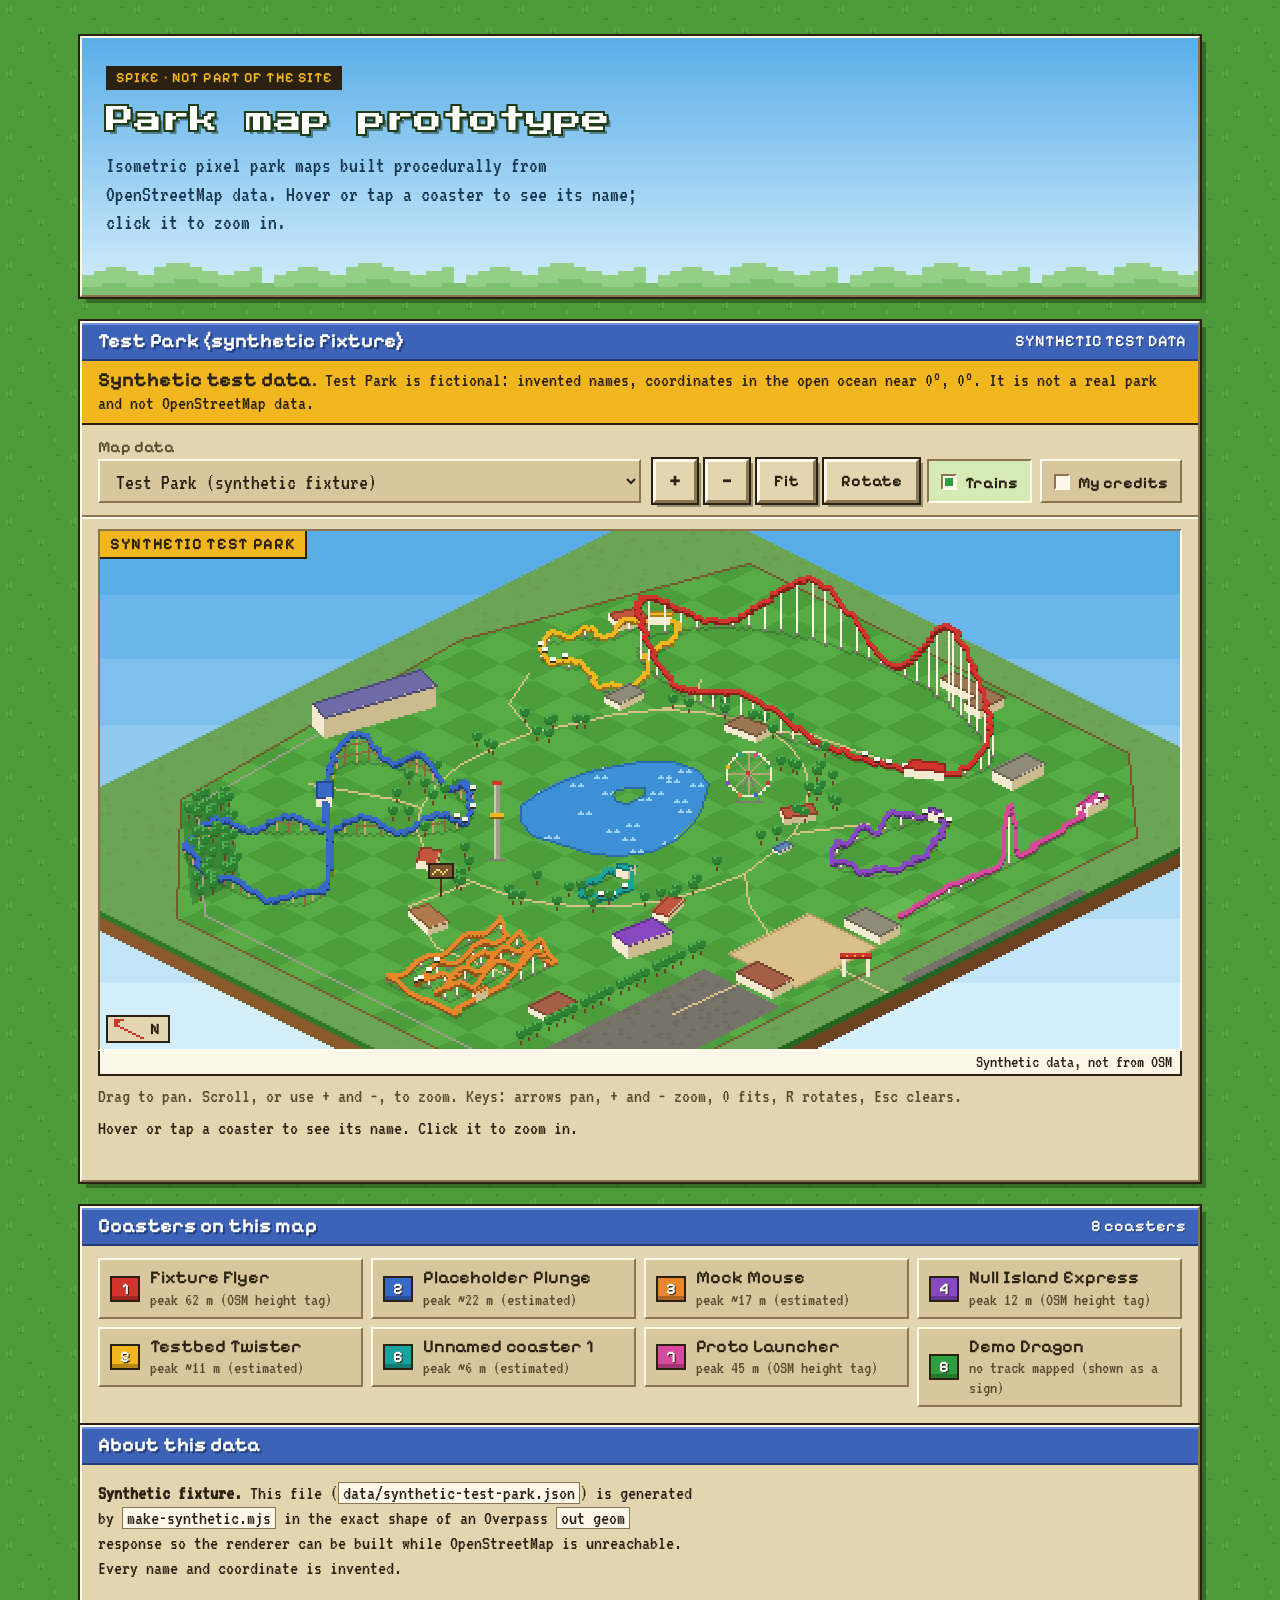
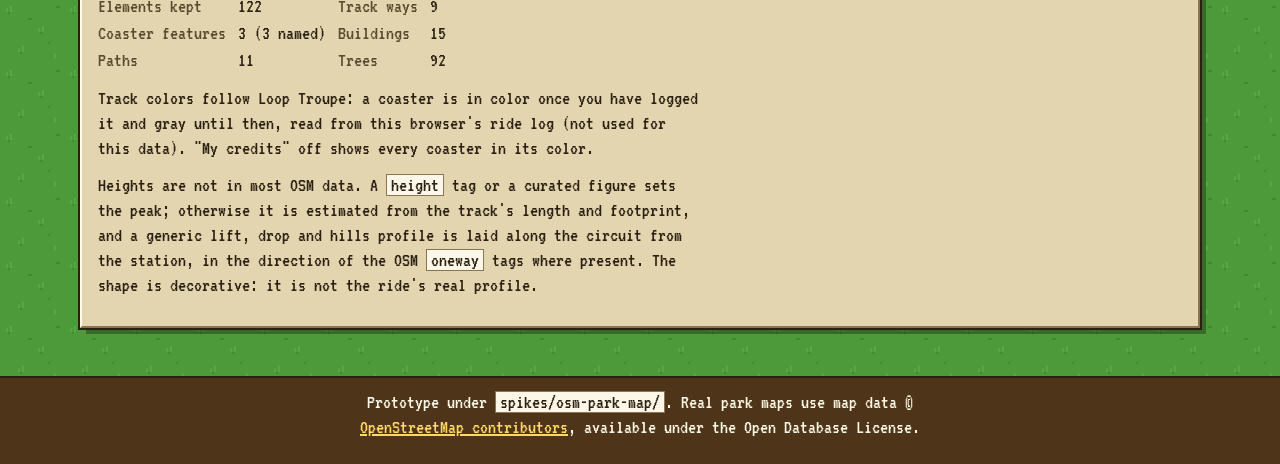
==== commit 334134d1: "Spike: render real parks from OpenStreetMap Fetches Cedar Point, Kings Island, Dollywood, Six Flags " ====
--- a/spikes/osm-park-map/index.html
+++ b/spikes/osm-park-map/index.html
@@ -45,6 +45,7 @@
         <button type="button" class="btn btn-small" id="fitBtn">Fit</button>
         <button type="button" class="btn btn-small" id="rotateBtn">Rotate</button>
         <button type="button" class="control-btn" id="trainsBtn" aria-pressed="true"><span class="tick" aria-hidden="true"></span>Trains</button>
+        <button type="button" class="control-btn" id="colorsBtn" aria-pressed="false" title="Color only the coasters in your ride log, like the rest of Loop Troupe"><span class="tick" aria-hidden="true"></span>My credits</button>
       </div>
     </div>
 
@@ -58,8 +59,8 @@
         </svg>
         <span>N</span>
       </div>
-      <p class="map-attrib" id="mapAttrib"></p>
     </div>
+    <p class="map-attrib" id="mapAttrib"></p>
     <p class="map-keys" id="mapKeys"><span class="keys-fine">Drag to pan. Scroll, or use + and −, to zoom. Keys: arrows pan, + and − zoom, 0 fits, R rotates, Esc clears.</span><span class="keys-touch">Drag to pan. Pinch, or use + and −, to zoom. Tap a coaster to zoom to it.</span></p>
     <p class="map-status" id="mapStatus" aria-live="polite"></p>
   </section>
--- a/css/style.css
+++ b/css/style.css
@@ -56,6 +56,16 @@
   --purple: #8848c0;
   --outline: #1f3d16;
 
+  /* park guides: claim states. Each color always travels with a text label. */
+  --draft-bg: #e8e0f7;     /* "Draft" (preview only) */
+  --draft-ink: #46287c;
+  --draft-edge: #7a58b8;
+  --unconf-bg: #fde4c4;    /* "Unconfirmed" (needs check) */
+  --unconf-ink: #6e3200;
+  --unconf-edge: #c8650d;
+  --est-bg: #dde7fb;       /* "Estimate" */
+  --warn-bg: #f9ddd7;      /* "Heads up" callouts */
+
   /* elevation */
   --shadow: 4px 4px 0 rgba(16, 36, 10, .38);
   --shadow-lg: 6px 6px 0 rgba(16, 36, 10, .38);
@@ -65,6 +75,9 @@
   --font-hero: "Press Start 2P", "Courier New", monospace;
   --font-display: "Pixelify Sans", "Trebuchet MS", sans-serif;
   --font-body: "VT323", "Courier New", monospace;
+  /* long-form reading (guide prose): no download, sharp at small sizes in sun */
+  --font-read: system-ui, -apple-system, "Segoe UI", Roboto, "Helvetica Neue", Arial, sans-serif;
+  --fs-read: 1.0625rem;  /* 17px */
   --fs-body: 1.375rem;   /* 22px VT323 */
   --fs-meta: 1.25rem;    /* 20px VT323 */
   --fs-small: 1.125rem;  /* 18px VT323, the floor */
@@ -82,6 +95,8 @@
   --s6: 32px;
   --s7: 48px;
   --tap: 44px;
+  --dock-h: 68px;        /* phone guide dock, incl. border */
+  --topbar-h: 64px;      /* set from JS on guide pages */
 }
 
 * { box-sizing: border-box; }
@@ -1291,6 +1306,785 @@
   color: var(--yellow);
   text-shadow: 2px 2px 0 var(--edge);
   scroll-margin-top: 120px;
+}
+
+/* ---------- park guides ---------- */
+
+.visually-hidden {
+  position: absolute !important;
+  width: 1px;
+  height: 1px;
+  margin: -1px;
+  padding: 0;
+  overflow: hidden;
+  clip: rect(0 0 0 0);
+  white-space: nowrap;
+  border: 0;
+}
+
+/* badges for claim states (text first; color is a second cue) */
+.badge-draft { background: var(--draft-bg); color: var(--draft-ink); border-color: var(--draft-edge); border-style: dashed; }
+.badge-unconfirmed { background: var(--orange); color: var(--ink); border-color: var(--edge); }
+.badge-estimate { background: var(--est-bg); color: var(--title-lo); border-color: var(--blue); }
+.badge-new { background: var(--yellow); color: var(--ink); border-color: var(--gold-ink); }
+.badge-ridden { display: inline-flex; align-items: center; gap: 4px; background: var(--ridden); color: var(--green-dark); border-color: var(--green); }
+.badge-ridden svg { width: 11px; height: 10px; }
+
+/* park page: guide card */
+.guide-card {
+  display: flex;
+  align-items: center;
+  gap: var(--s4);
+  margin-bottom: var(--s5);
+  padding: var(--s3) var(--s4);
+  color: var(--ink);
+  text-decoration: none;
+  transition: transform .1s steps(2);
+}
+
+.guide-card:hover { transform: translate(-2px, -2px); box-shadow: var(--ring), 8px 8px 0 rgba(16, 36, 10, .38); background: var(--panel-hover); }
+
+.guide-card-art {
+  flex: none;
+  width: 64px;
+  height: 64px;
+  padding: 6px;
+  background: var(--field);
+  border: 2px solid;
+  border-color: var(--bevel-dark) var(--bevel-light) var(--bevel-light) var(--bevel-dark);
+  color: var(--red);
+}
+
+.guide-card-art .px-icon { display: block; width: 48px; height: 48px; }
+
+.guide-card-copy { flex: 1; min-width: 0; display: flex; flex-direction: column; gap: 2px; }
+
+.guide-card-kicker {
+  display: flex;
+  align-items: center;
+  flex-wrap: wrap;
+  gap: 4px 8px;
+  font-family: var(--font-display);
+  font-weight: 700;
+  font-size: .875rem;
+  letter-spacing: .06em;
+  text-transform: uppercase;
+  color: var(--muted);
+}
+
+.guide-card-title { font-family: var(--font-display); font-weight: 700; font-size: var(--fs-h3); line-height: 1.2; }
+
+.guide-card-desc { color: var(--muted); font-size: var(--fs-meta); line-height: 1.15; }
+
+.guide-card-cta { flex: none; }
+
+/* "not out yet" */
+.g-soon h2 { margin: 0; }
+.g-soon .kicker { margin: 0; }
+.g-soon p { max-width: 44ch; }
+
+/* preview banner: a hazard-striped construction sign */
+.g-preview {
+  display: flex;
+  flex-wrap: wrap;
+  align-items: center;
+  gap: var(--s2) var(--s3);
+  margin: 0 0 var(--s4);
+  padding: calc(8px + var(--s3)) var(--s4) var(--s3);
+  background:
+    url("data:image/svg+xml,%3Csvg xmlns='http://www.w3.org/2000/svg' width='16' height='8' shape-rendering='crispEdges'%3E%3Crect width='16' height='8' fill='%232b2112'/%3E%3Cpath d='M0 0h8l8 8H8z' fill='%23f2b71f'/%3E%3C/svg%3E") repeat-x left top / 16px 8px,
+    var(--field);
+  border: 2px solid var(--edge);
+  box-shadow: var(--shadow);
+}
+
+.g-preview p { flex: 1 1 260px; margin: 0; font-size: var(--fs-body); }
+
+.g-preview b { font-weight: 400; color: var(--draft-ink); }
+
+.g-preview .meter { flex: 1 1 100%; height: 12px; }
+
+/* guide head */
+.guide-head {
+  display: grid;
+  grid-template-columns: minmax(0, 1fr);
+  gap: var(--s4);
+  align-items: end;
+  padding: var(--s5) var(--s5) calc(var(--s5) + 26px);
+  margin-bottom: var(--s5);
+}
+
+.guide-head-main { position: relative; z-index: 1; }
+
+.guide-head .kicker { margin-bottom: var(--s2); }
+
+.guide-head h1 { margin-bottom: var(--s2); }
+
+.guide-head .meta {
+  display: flex;
+  gap: 8px 10px;
+  align-items: center;
+  flex-wrap: wrap;
+  color: var(--sky-ink);
+}
+
+/* wood plaque: "3/18 operating coasters ridden" */
+.g-frac {
+  display: inline-flex;
+  align-items: center;
+  gap: 4px 12px;
+  flex-wrap: wrap;
+  max-width: 100%;
+  margin: var(--s4) 0 0;
+  padding: 6px 12px;
+  background: var(--wood);
+  border: 2px solid var(--edge);
+  box-shadow: inset 0 2px 0 var(--wood-light), var(--shadow);
+  color: var(--on-dark);
+}
+
+.g-frac-num {
+  font-family: var(--font-hero);
+  font-weight: 400;
+  font-size: 1.125rem;
+  color: var(--yellow);
+  text-shadow: 2px 2px 0 var(--edge);
+  white-space: nowrap;
+}
+
+.g-frac-num span { font-size: .7em; color: var(--on-dark); }
+
+.g-frac-label { font-family: var(--font-display); font-weight: 600; font-size: var(--fs-ui); }
+
+.guide-quick { justify-content: flex-start; margin-top: var(--s4); }
+
+.guide-scene { display: none; position: relative; z-index: 1; }
+
+@media (min-width: 760px) {
+  .guide-head { grid-template-columns: minmax(0, 1fr) minmax(0, 400px); }
+  .guide-scene { display: block; }
+}
+
+/* layout: sticky section index beside the sections on wide screens */
+.g-layout { display: grid; grid-template-columns: minmax(0, 1fr); gap: var(--s5); align-items: start; }
+
+.g-sections { min-width: 0; }
+
+.g-index-list { list-style: none; margin: 0; padding: var(--s2); }
+
+.g-index-list a {
+  display: flex;
+  align-items: center;
+  gap: 10px;
+  min-height: var(--tap);
+  padding: 4px 8px;
+  border: 2px solid transparent;
+  color: var(--ink);
+  font-family: var(--font-display);
+  font-weight: 600;
+  font-size: var(--fs-ui);
+  line-height: 1.15;
+  text-decoration: none;
+}
+
+.g-index-list a:hover { background: var(--panel-hover); }
+
+.g-index-list a[aria-current] {
+  background: var(--yellow);
+  border-color: #b98306 #fde69a #fde69a #b98306;
+}
+
+/* section number plaque (index, title bars, plan steps) */
+.g-sec-num {
+  flex: none;
+  display: inline-grid;
+  place-items: center;
+  min-width: 28px;
+  height: 24px;
+  padding: 0 4px;
+  background: var(--edge);
+  color: var(--yellow);
+  font-family: var(--font-hero);
+  font-size: .625rem;
+  line-height: 1;
+  text-shadow: none;
+}
+
+@media (min-width: 960px) {
+  .g-layout { grid-template-columns: 236px minmax(0, 1fr); }
+  .g-index { position: sticky; top: calc(var(--topbar-h) + var(--s4)); max-height: calc(100vh - var(--topbar-h) - var(--s6)); overflow: auto; }
+  .g-index-close, .g-dock, .g-scrim { display: none !important; }
+}
+
+/* phones and tablets: a thumb-reach dock opens the index as a bottom sheet */
+@media (max-width: 959px) {
+  .g-index { display: none; }
+  .g-index.open {
+    display: block;
+    position: fixed;
+    left: 8px;
+    right: 8px;
+    bottom: calc(var(--dock-h) + 8px + env(safe-area-inset-bottom, 0px));
+    z-index: 46;
+    max-height: calc(100vh - var(--dock-h) - var(--topbar-h) - 24px);
+    max-height: calc(100dvh - var(--dock-h) - var(--topbar-h) - 24px);
+    overflow: auto;
+  }
+  .g-index .window-bar { position: sticky; top: 0; z-index: 1; }
+  .g-scrim.open {
+    display: block;
+    position: fixed;
+    inset: 0;
+    z-index: 45;
+    background-color: rgba(18, 30, 12, .45);
+    background-image: linear-gradient(45deg, rgba(0, 0, 0, .12) 25%, transparent 25% 75%, rgba(0, 0, 0, .12) 75%);
+    background-size: 4px 4px;
+  }
+  .g-dock {
+    position: fixed;
+    left: 0;
+    right: 0;
+    bottom: 0;
+    z-index: 47;
+    display: flex;
+    gap: var(--s2);
+    padding: 8px 12px calc(8px + env(safe-area-inset-bottom, 0px));
+    background: var(--wood);
+    border-top: 3px solid var(--edge);
+    box-shadow: inset 0 2px 0 var(--wood-light), 0 -3px 0 rgba(16, 36, 10, .3);
+  }
+  body:has(.g-dock) .footer { padding-bottom: calc(var(--s5) + var(--dock-h)); }
+  body:has(.g-dock) .toast-rail { bottom: calc(var(--dock-h) + 12px); }
+}
+
+.g-scrim { display: none; }
+
+.g-dock-btn, .g-dock-check {
+  min-height: 48px;
+  display: flex;
+  align-items: center;
+  gap: 10px;
+  padding: 4px 12px;
+  border: 3px solid;
+  border-radius: 0;
+  box-shadow: var(--ring);
+  font-family: var(--font-display);
+  cursor: pointer;
+  text-decoration: none;
+}
+
+.g-dock-btn {
+  flex: 1 1 auto;
+  min-width: 0;
+  text-align: left;
+  background: var(--panel);
+  border-color: var(--bevel-light) var(--bevel-dark) var(--bevel-dark) var(--bevel-light);
+  color: var(--ink);
+}
+
+.g-dock-btn:hover { background: var(--panel-hover); }
+
+.g-dock-btn[aria-expanded="true"] { background: var(--yellow); border-color: #b98306 #fde69a #fde69a #b98306; }
+
+.g-dock-ico svg { display: block; width: 24px; height: 24px; }
+
+.g-dock-text { display: flex; flex-direction: column; min-width: 0; }
+
+.g-dock-text small { font-family: var(--font-body); font-size: var(--fs-small); line-height: 1; color: var(--muted); }
+
+.g-dock-btn[aria-expanded="true"] .g-dock-text small { color: var(--ink); }
+
+.g-dock-text b { font-weight: 700; font-size: var(--fs-ui); line-height: 1.2; overflow: hidden; text-overflow: ellipsis; white-space: nowrap; }
+
+.g-dock-check {
+  flex: none;
+  background: var(--green-btn);
+  border-color: var(--green-hi) var(--green-dark) var(--green-dark) var(--green-hi);
+  color: #fff;
+  font-weight: 700;
+  font-size: var(--fs-ui);
+  text-shadow: 2px 2px 0 var(--green-dark);
+  white-space: nowrap;
+}
+
+.g-dock-check:hover { background: #2a923c; }
+
+.g-dock-check svg { width: 16px; height: 15px; flex: none; }
+
+.g-dock-check .g-dyn { display: contents; }
+
+/* sections */
+.g-section { margin: 0 0 var(--s5); scroll-margin-top: calc(var(--topbar-h) + 12px); }
+
+.g-section .window-bar { position: relative; }
+
+.g-sec-title { display: flex; align-items: center; gap: 10px; }
+
+.g-sec-title .g-sec-num { box-shadow: 0 0 0 2px var(--title-lo); }
+
+.g-sec-title:focus { outline: none; }
+
+.g-sec-title:focus-visible { outline: 3px solid var(--yellow); outline-offset: 2px; }
+
+.g-sec-meta {
+  display: flex;
+  flex-wrap: wrap;
+  align-items: center;
+  gap: 2px 14px;
+  margin: 0;
+  padding: 4px var(--s4);
+  background: var(--panel-alt);
+  border-bottom: 2px solid var(--bevel-dark);
+  color: var(--muted);
+  font-size: var(--fs-meta);
+  line-height: 1.2;
+}
+
+.g-sec-meta .px-icon { width: 24px; height: 24px; margin-right: -8px; color: var(--green); }
+
+.g-checked {
+  padding: 0 6px;
+  background: var(--draft-bg);
+  border: 2px dashed var(--draft-edge);
+  color: var(--draft-ink);
+  font-size: var(--fs-small);
+  line-height: 1.2;
+}
+
+.g-sec-body { display: flex; flex-direction: column; gap: var(--s5); padding: var(--s4) var(--s4) var(--s5); }
+
+/* long reading text uses --font-read; UI chrome keeps the pixel fonts */
+.g-read { font-family: var(--font-read); font-size: var(--fs-read); line-height: 1.5; }
+
+.g-read p { margin: 0; }
+
+.g-read a:not(.btn) { color: var(--link); text-underline-offset: 2px; }
+
+.g-read .coaster-row, .g-read .progress-meta, .g-read .g-video-by, .g-read .g-pick-meta, .g-read .g-signoff, .g-read .g-changelog time {
+  font-family: var(--font-body);
+  font-size: var(--fs-meta);
+  line-height: 1.2;
+}
+
+.g-read .coaster-row { font-size: var(--fs-body); }
+
+.g-read strong { font-weight: 700; }
+
+.g-block { display: flex; flex-direction: column; gap: var(--s2); min-width: 0; }
+
+.g-dyn { display: contents; }
+
+.g-sub {
+  margin: 0;
+  font-family: var(--font-display);
+  font-weight: 700;
+  font-size: 1.125rem;
+  line-height: 1.2;
+}
+
+.g-sub:focus { outline: none; }
+.g-sub:focus-visible { outline: 3px solid var(--yellow); outline-offset: 2px; }
+
+/* the one-line answer: first thing in every section */
+.g-answer {
+  position: relative;
+  padding: var(--s3) var(--s4) var(--s3) calc(var(--s4) + 6px);
+  background: var(--field);
+  border: 2px solid var(--edge);
+  box-shadow: var(--shadow);
+  font-size: 1.1875rem;
+  font-weight: 600;
+  line-height: 1.4;
+}
+
+.g-read .g-answer { margin: 0; }
+
+.g-answer::before { content: ""; position: absolute; left: 0; top: 0; bottom: 0; width: 6px; background: var(--yellow); box-shadow: 2px 0 0 var(--gold-ink); }
+
+.g-notice {
+  display: flex;
+  flex-wrap: wrap;
+  align-items: center;
+  gap: 4px 8px;
+  padding: 6px var(--s3);
+  background: var(--unconf-bg);
+  border: 2px dashed var(--unconf-edge);
+  color: var(--unconf-ink);
+  font-weight: 600;
+}
+
+/* claim status inline */
+.g-badges { display: inline-flex; flex-wrap: wrap; gap: 4px; vertical-align: 1px; }
+
+.g-badges .badge { line-height: 1.45; }
+
+.g-unconf {
+  background: var(--unconf-bg);
+  border-bottom: 2px dashed var(--unconf-edge);
+  padding: 0 2px;
+  -webkit-box-decoration-break: clone;
+  box-decoration-break: clone;
+}
+
+.g-unconf-note { color: var(--unconf-ink); font-weight: 600; }
+
+/* lists with pixel bullets and numbered plaques */
+.g-list { display: flex; flex-direction: column; gap: var(--s2); margin: 0; padding: 0; list-style: none; }
+
+.g-list > li { position: relative; padding-left: 22px; }
+
+.g-list > li::before {
+  content: "";
+  position: absolute;
+  left: 2px;
+  top: .55em;
+  width: 8px;
+  height: 8px;
+  background: var(--green);
+  box-shadow: 2px 2px 0 var(--green-dark);
+}
+
+.g-ol { counter-reset: g-ol; }
+
+.g-ol > li { counter-increment: g-ol; min-height: 28px; padding-left: 42px; }
+
+.g-ol > li::before {
+  content: counter(g-ol);
+  top: 0;
+  left: 0;
+  width: 30px;
+  height: 26px;
+  display: grid;
+  place-items: center;
+  background: var(--edge);
+  box-shadow: none;
+  color: var(--yellow);
+  font-family: var(--font-hero);
+  font-size: .6875rem;
+}
+
+/* tip / heads-up callouts */
+.g-callout { flex-direction: row; align-items: flex-start; gap: var(--s3); padding: var(--s3); border: 2px solid; }
+
+.g-callout-label {
+  flex: none;
+  padding: 0 8px;
+  font-family: var(--font-display);
+  font-weight: 700;
+  font-size: .8125rem;
+  line-height: 1.75;
+  letter-spacing: .04em;
+  text-transform: uppercase;
+  color: #fff;
+}
+
+.g-tip { background: var(--ridden); border-color: var(--green-dark); }
+.g-tip .g-callout-label { background: var(--green-btn); }
+.g-warning { background: var(--warn-bg); border-color: var(--red-dark); }
+.g-warning .g-callout-label { background: var(--red-dark); }
+
+/* label / value fact tiles */
+.g-facts { display: grid; grid-template-columns: repeat(auto-fit, minmax(170px, 1fr)); gap: var(--s2); margin: 0; }
+
+.g-fact {
+  padding: var(--s2) var(--s3);
+  background: var(--field);
+  border: 2px solid;
+  border-color: var(--bevel-dark) var(--bevel-light) var(--bevel-light) var(--bevel-dark);
+}
+
+.g-fact dt, .g-note-label, .g-todo-label {
+  font-family: var(--font-display);
+  font-weight: 700;
+  font-size: .8125rem;
+  letter-spacing: .05em;
+  text-transform: uppercase;
+  color: var(--muted);
+}
+
+.g-fact dd { margin: 2px 0 0; font-weight: 600; }
+
+/* picks: gates, food spots */
+.g-picks { display: grid; grid-template-columns: repeat(auto-fit, minmax(250px, 1fr)); gap: var(--s3); margin: 0; padding: 0; list-style: none; }
+
+.g-pick {
+  display: flex;
+  gap: var(--s3);
+  padding: var(--s3);
+  background: var(--field);
+  border: 2px solid;
+  border-color: var(--bevel-light) var(--bevel-dark) var(--bevel-dark) var(--bevel-light);
+  box-shadow: var(--ring);
+}
+
+.g-pick .px-icon { flex: none; width: 36px; height: 36px; color: var(--red); }
+.g-pick-food .px-icon { color: #f25c7a; }
+.g-pick-body { min-width: 0; display: flex; flex-direction: column; gap: 2px; }
+.g-pick-name { margin: 0; font-family: var(--font-display); font-weight: 700; font-size: 1.125rem; line-height: 1.2; }
+.g-pick-meta { display: flex; flex-wrap: wrap; gap: 0 10px; color: var(--muted); }
+.g-pick-meta b { font-weight: 400; color: var(--ink); }
+
+/* rides: coaster row + notes */
+.g-rides { margin: 0; padding: 0; list-style: none; }
+
+.g-ride { border-bottom: 2px solid var(--bevel-dark); box-shadow: inset 0 2px 0 var(--bevel-light); }
+
+.g-ride:last-child { border-bottom: 0; }
+
+.g-ride .coaster-row { box-shadow: none; }
+
+.g-ride-notes {
+  display: flex;
+  flex-direction: column;
+  gap: var(--s2);
+  padding: 2px var(--s4) var(--s3) calc(var(--s4) + 6px + var(--tap) + var(--s3));
+}
+
+.g-note-label { display: block; }
+
+.g-rank {
+  padding: 0 6px;
+  background: var(--edge);
+  color: var(--yellow);
+  font-family: var(--font-hero);
+  font-size: .625rem;
+  line-height: 2;
+}
+
+.csub .badge { font-size: .75rem; line-height: 1.5; }
+
+/* plans: collapsible step lists, numbered like a footpath */
+.g-plan {
+  display: block;
+  border: 2px solid;
+  border-color: var(--bevel-light) var(--bevel-dark) var(--bevel-dark) var(--bevel-light);
+  box-shadow: var(--ring);
+  background: var(--panel);
+  gap: 0;
+}
+
+.g-plan-head {
+  display: flex;
+  align-items: center;
+  gap: 10px;
+  min-height: var(--tap);
+  padding: 6px var(--s3);
+  background: var(--panel-alt);
+  cursor: pointer;
+  list-style: none;
+  font-family: var(--font-display);
+  font-weight: 700;
+  font-size: 1.125rem;
+  line-height: 1.2;
+}
+
+.g-plan-head::-webkit-details-marker { display: none; }
+.g-plan-head:hover { background: var(--panel-hover); }
+.g-plan[open] > .g-plan-head { border-bottom: 2px solid var(--bevel-dark); }
+.g-caret { flex: none; width: 12px; height: 12px; }
+.g-plan[open] .g-caret { transform: rotate(90deg); }
+.g-plan-title { flex: 1; min-width: 0; }
+.g-plan-count { flex: none; font-family: var(--font-body); font-weight: 400; font-size: var(--fs-meta); color: var(--muted); }
+
+.g-steps { margin: 0; padding: var(--s3) var(--s3) 0; list-style: none; }
+
+.g-step { position: relative; display: grid; grid-template-columns: 36px minmax(0, 1fr); gap: var(--s3); padding-bottom: var(--s4); }
+
+/* dotted footpath between steps */
+.g-step:not(:last-child)::before {
+  content: "";
+  position: absolute;
+  left: 16px;
+  top: 34px;
+  bottom: 2px;
+  width: 4px;
+  background: repeating-linear-gradient(var(--bevel-dark) 0 4px, transparent 4px 8px);
+}
+
+.g-step-num {
+  display: grid;
+  place-items: center;
+  width: 36px;
+  height: 30px;
+  background: var(--edge);
+  color: var(--yellow);
+  font-family: var(--font-hero);
+  font-size: .6875rem;
+}
+
+.g-step.is-note .g-step-num { background: var(--wood); color: var(--on-dark); box-shadow: inset 0 2px 0 var(--wood-light); }
+
+.g-step-body { min-width: 0; padding-top: 2px; }
+
+.g-step-head { display: flex; flex-wrap: wrap; align-items: center; gap: 4px 8px; margin-bottom: 2px; }
+
+.g-step-ride {
+  display: inline-flex;
+  align-items: center;
+  gap: 8px;
+  font-family: var(--font-display);
+  font-weight: 700;
+  font-size: 1.125rem;
+  line-height: 1.2;
+}
+
+.g-step-ride::before { content: ""; flex: none; width: 12px; height: 12px; background: var(--tc); border: 2px solid var(--edge); }
+
+.g-time {
+  padding: 0 6px;
+  background: var(--edge);
+  color: var(--on-dark);
+  font-family: var(--font-body);
+  font-size: var(--fs-small);
+  line-height: 1.3;
+}
+
+/* videos: tap-to-load "screens" */
+.g-videos { display: grid; grid-template-columns: repeat(auto-fill, minmax(260px, 1fr)); gap: var(--s4); margin: 0; padding: 0; list-style: none; }
+
+.g-video {
+  display: flex;
+  flex-direction: column;
+  min-width: 0;
+  background: var(--field);
+  border: 2px solid;
+  border-color: var(--bevel-light) var(--bevel-dark) var(--bevel-dark) var(--bevel-light);
+  box-shadow: var(--ring);
+}
+
+.g-screen {
+  position: relative;
+  aspect-ratio: 16 / 9;
+  display: flex;
+  flex-direction: column;
+  align-items: center;
+  justify-content: center;
+  gap: var(--s2);
+  padding: var(--s3);
+  background:
+    repeating-linear-gradient(rgba(255, 255, 255, .05) 0 2px, transparent 2px 4px),
+    #1e2b3c;
+  border-bottom: 2px solid var(--edge);
+  color: var(--on-dark);
+  text-align: center;
+}
+
+.g-screen.is-playing { padding: 0; }
+
+.g-screen iframe { position: absolute; inset: 0; width: 100%; height: 100%; border: 0; }
+
+.g-screen-note { font-family: var(--font-body); font-size: var(--fs-small); line-height: 1.1; color: #cfe6f7; }
+
+.g-play svg { width: 16px; height: 16px; }
+
+.g-video-body { display: flex; flex-direction: column; gap: 4px; padding: var(--s3); }
+
+.g-video-title { margin: 0; font-family: var(--font-display); font-weight: 700; font-size: 1.125rem; line-height: 1.2; }
+
+.g-video-by { display: flex; flex-wrap: wrap; gap: 0 6px; color: var(--muted); }
+
+.g-video-by > :not(:last-child)::after { content: "·"; margin-left: 6px; color: var(--bevel-dark); }
+
+/* your credits (summary) and the checklist */
+.g-credits {
+  display: flex;
+  flex-direction: column;
+  gap: var(--s3);
+  padding: var(--s3) var(--s4) var(--s4);
+  background: var(--field);
+  border: 2px solid;
+  border-color: var(--bevel-dark) var(--bevel-light) var(--bevel-light) var(--bevel-dark);
+}
+
+.g-credits-top { display: flex; align-items: center; gap: var(--s4); }
+
+.g-credits-top .park-frac { margin: 0; flex: none; }
+
+.g-credits-copy { flex: 1; min-width: 0; display: flex; flex-direction: column; gap: 4px; }
+
+.g-todo-label { margin-bottom: -4px; }
+
+.g-todo { display: flex; flex-wrap: wrap; gap: 6px; margin: 0; padding: 0; list-style: none; }
+
+.g-todo li {
+  display: inline-flex;
+  align-items: center;
+  gap: 6px;
+  padding: 0 8px;
+  background: var(--panel);
+  border: 2px solid var(--bevel-dark);
+  font-family: var(--font-body);
+  font-size: var(--fs-meta);
+  line-height: 1.3;
+}
+
+.g-todo li::before { content: ""; width: 8px; height: 8px; background: #a39d90; border: 1px solid var(--edge); }
+
+.g-credits-cta { display: flex; flex-wrap: wrap; align-items: center; gap: var(--s2) var(--s3); }
+
+.g-check-meta { margin: 0; }
+
+.g-legacy, .g-fine { color: var(--muted); font-size: .9375rem; }
+
+.g-legacy b { color: var(--ink); }
+
+/* freshness: sign-off and changelog */
+.g-signoff { margin: 0; padding: 0; list-style: none; }
+
+.g-signoff li {
+  display: flex;
+  flex-wrap: wrap;
+  align-items: baseline;
+  gap: 0 14px;
+  padding: 8px var(--s3);
+  border-bottom: 2px solid var(--bevel-dark);
+  box-shadow: inset 0 2px 0 var(--bevel-light);
+  color: var(--muted);
+}
+
+.g-signoff li:last-child { border-bottom: 0; }
+
+.g-signoff a { flex: 1 1 100%; color: var(--link); font-family: var(--font-display); font-weight: 600; font-size: var(--fs-ui); }
+
+.g-changelog { display: flex; flex-direction: column; gap: var(--s2); margin: 0; padding: 0; list-style: none; }
+
+.g-changelog li { display: flex; flex-wrap: wrap; align-items: baseline; gap: 4px 10px; }
+
+.g-changelog time { flex: none; padding: 0 6px; background: var(--wood); color: var(--on-dark); }
+
+@media (max-width: 640px) {
+  .guide-card { flex-wrap: wrap; gap: var(--s3); padding: var(--s3); }
+  .guide-card-art { width: 52px; height: 52px; padding: 4px; }
+  .guide-card-art .px-icon { width: 40px; height: 40px; }
+  .guide-card-copy { flex-basis: calc(100% - 52px - var(--s3)); }
+  .guide-card-cta { flex: 1 1 100%; }
+  .guide-head { padding: var(--s4) var(--s3) calc(var(--s4) + 24px); margin-bottom: var(--s4); }
+  .guide-quick .btn { flex: 1 1 0; padding: 6px 10px; }
+  .g-preview { padding: calc(8px + var(--s2)) var(--s3) var(--s2); }
+  .g-sec-meta { padding: 4px var(--s3); }
+  .g-sec-body { padding: var(--s3) var(--s3) var(--s4); gap: var(--s4); }
+  .g-answer { padding: 10px var(--s3) 10px calc(var(--s3) + 6px); font-size: 1.125rem; }
+  .g-ride-notes { padding: 0 10px var(--s3) 16px; }
+  .g-steps { padding: var(--s3) var(--s2) 0; }
+  .g-step { grid-template-columns: 32px minmax(0, 1fr); gap: 10px; }
+  .g-step-num { width: 32px; }
+  .g-step:not(:last-child)::before { left: 14px; }
+  .g-credits { padding: var(--s3); }
+  .g-credits-top { gap: var(--s3); }
+}
+
+@media (max-width: 360px) {
+  .g-dock { padding-left: 8px; padding-right: 8px; }
+  .g-dock-btn { gap: 8px; padding: 4px 8px; }
+  .g-dock-check { padding: 4px 10px; }
+  .g-dock-more {
+    position: absolute;
+    width: 1px;
+    height: 1px;
+    overflow: hidden;
+    clip: rect(0 0 0 0);
+    white-space: nowrap;
+  }
 }
 
 /* ---------- footer ---------- */
--- a/spikes/osm-park-map/map.css
+++ b/spikes/osm-park-map/map.css
@@ -112,19 +112,15 @@
 .map-compass.r3 svg { transform: scaleY(-1); }
 
 .map-attrib {
-  position: absolute;
-  right: 0;
-  bottom: 0;
-  z-index: 2;
-  margin: 0;
-  max-width: 70%;
+  margin: 0 var(--s4);
   padding: 0 8px;
   background: var(--field);
   border: 2px solid var(--edge);
-  border-width: 2px 0 0 2px;
+  border-top: 0;
   color: var(--ink);
   font-size: var(--fs-small);
-  line-height: 1.2;
+  line-height: 1.3;
+  text-align: right;
 }
 .map-attrib a { color: var(--link); }
 
@@ -175,7 +171,47 @@
   border-color: var(--bevel-dark) var(--bevel-light) var(--bevel-light) var(--bevel-dark);
   background: var(--ridden);
 }
-.swatch { grid-row: span 2; width: 18px; height: 18px; background: var(--c); border: 2px solid var(--edge); box-shadow: inset 0 -4px 0 rgba(0, 0, 0, .25); }
+.key-btn { grid-template-columns: 30px minmax(0, 1fr); }
+.key-num {
+  grid-row: span 2;
+  display: grid;
+  place-items: center;
+  width: 30px;
+  height: 26px;
+  background: var(--c);
+  border: 2px solid var(--edge);
+  box-shadow: inset 0 -4px 0 rgba(0, 0, 0, .25);
+  color: #fff;
+  font-family: var(--font-display);
+  font-weight: 700;
+  font-size: var(--fs-ui);
+  text-shadow: 1px 1px 0 var(--edge);
+}
+.key-btn.ghost .kname { color: var(--muted); }
+
+/* numbered pins on the overview: same numbers and colors as the key */
+.map-pins { position: absolute; inset: 0; z-index: 2; pointer-events: none; }
+.map-pins[hidden] { display: none; }
+.map-pin {
+  position: absolute;
+  left: 0;
+  top: 0;
+  width: 26px;
+  height: 22px;
+  padding: 0;
+  background: var(--c);
+  border: 2px solid var(--edge);
+  box-shadow: inset 0 -3px 0 rgba(0, 0, 0, .25), 2px 2px 0 rgba(16, 36, 10, .45);
+  color: #fff;
+  font-family: var(--font-display);
+  font-weight: 700;
+  font-size: 14px;
+  line-height: 1;
+  text-shadow: 1px 1px 0 var(--edge);
+  cursor: pointer;
+  pointer-events: auto;
+}
+.map-pin::after { content: ""; position: absolute; left: 9px; bottom: -6px; width: 4px; height: 4px; background: var(--edge); }
 .kname { font-family: var(--font-display); font-weight: 600; font-size: 1.125rem; overflow-wrap: break-word; }
 .kmeta { color: var(--muted); font-size: var(--fs-small); line-height: 1.1; }
 .kmeta .db-yes { color: var(--green-dark); }
@@ -202,10 +238,11 @@
 .spike-foot code { color: var(--ink); }
 
 @media (max-width: 640px) {
-  .map-frame { height: clamp(300px, min(58vh, 100vw), 460px); margin: var(--s2) var(--s2) 0; }
+  .map-frame { height: clamp(340px, min(66vh, 130vw), 520px); margin: var(--s2) var(--s2) 0; }
   .map-tools { padding: var(--s3); }
   .tool-group { width: 100%; }
   .tool-group .btn-small, .tool-group .control-btn { flex: 1 1 auto; justify-content: center; }
   .map-keys, .map-status { padding-left: var(--s3); padding-right: var(--s3); }
   .coaster-key { padding: var(--s3); grid-template-columns: minmax(0, 1fr); }
-}
+  .map-attrib { margin: 0 var(--s2); }
+}
